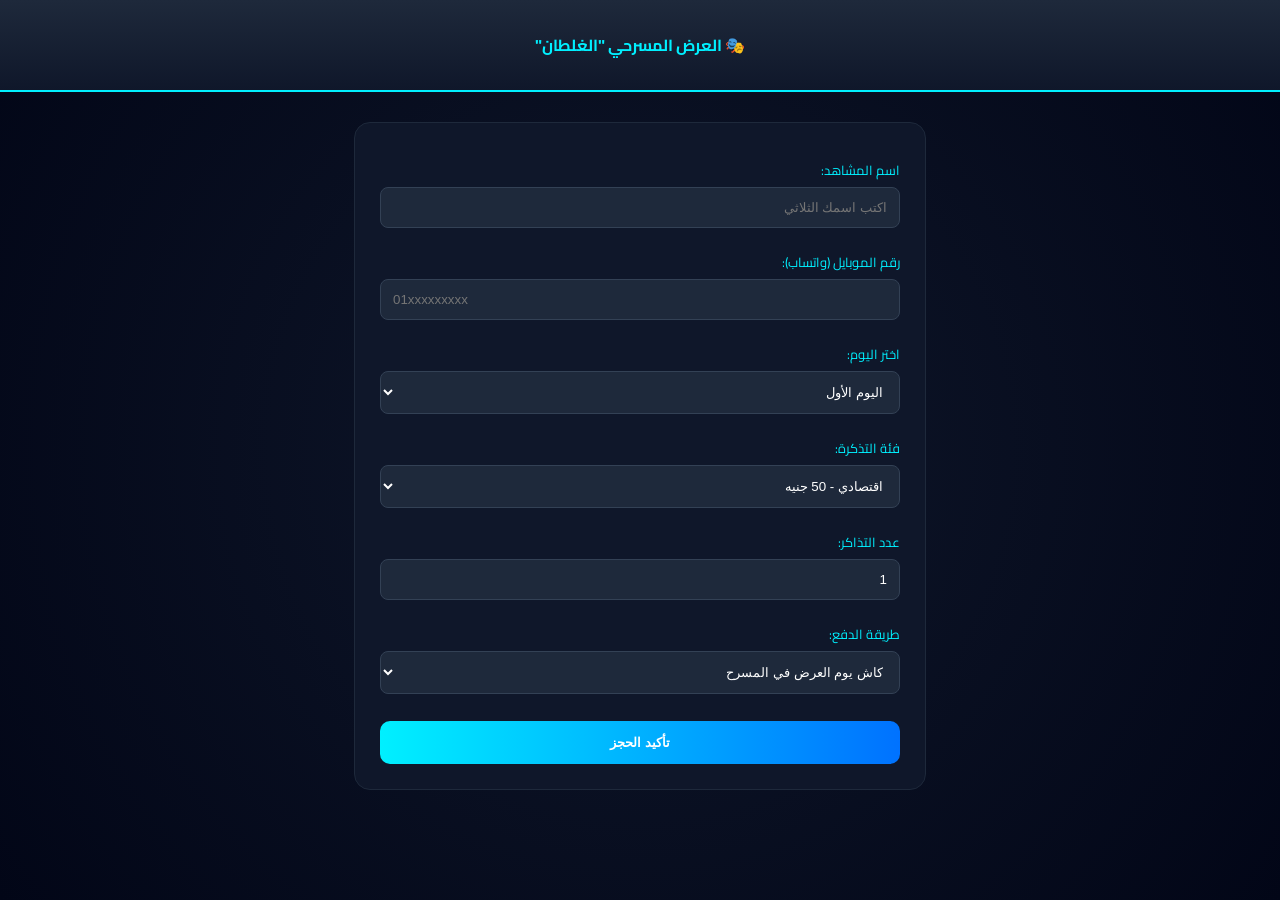
==== index.html @ 8e971a52 "Add files via upload" ====
<!DOCTYPE html>
<html lang="ar">
<head>
<meta charset="UTF-8">
<title>مسرحية الغلطان - نظام الحجز الإلكتروني</title>

<style>
@import url('https://fonts.googleapis.com/css2?family=Cairo:wght@400;700&display=swap');

body { margin: 0; font-family: 'Cairo', sans-serif; direction: rtl; background: #080b11; color: #e2e8f0; }
.bg { position: fixed; width: 100%; height: 100%; background: radial-gradient(circle at center, #0f172a, #020617); z-index: -1; }
.header { text-align: center; padding: 30px 25px; background: linear-gradient(180deg, #1e293b, #0f172a); color: #00f0ff; font-weight: bold; border-bottom: 2px solid #00f0ff; }
.container { width: 90%; max-width: 520px; margin: 30px auto; background: #0f172a; padding: 25px; border-radius: 16px; border: 1px solid #1e293b; }
label { font-size: 13px; color: #00f0ff; display: block; margin-top: 10px; }
input, select { width: 100%; padding: 12px; margin: 5px 0 12px 0; border: none; border-radius: 8px; background: #1e293b; color: #fff; border: 1px solid #334155; box-sizing: border-box; }
.payment-box { background: #020617; border: 1px dashed #00f0ff; padding: 15px; border-radius: 8px; margin-bottom: 15px; display: none; }
button.main-btn { width: 100%; padding: 14px; margin-top: 15px; border: none; border-radius: 10px; font-weight: bold; cursor: pointer; background: linear-gradient(90deg, #00f0ff, #0072ff); color: #fff; }
</style>
</head>
<body>

<div class="bg"></div>

<div class="header">
    <div class="title">🎭 العرض المسرحي "الغلطان"</div>
</div>

<div class="container">
<label>اسم المشاهد:</label>
<input id="name" placeholder="اكتب اسمك الثلاثي">

<label>رقم الموبايل (واتساب):</label>
<input id="phone" type="tel" maxlength="11" placeholder="01xxxxxxxxx">

<label>اختر اليوم:</label>
<select id="day">
    <option>اليوم الأول</option>
    <option>اليوم الثاني</option>
    <option>اليوم الثالث</option>
    <option>اليوم الرابع</option>
</select>

<label>فئة التذكرة:</label>
<select id="type">
    <option value="50">اقتصادي - 50 جنيه</option>
    <option value="75">متوسط - 75 جنيه</option>
    <option value="100">VIP - 100 جنيه</option>
</select>

<label>عدد التذاكر:</label>
<input id="tickets" type="number" min="1" value="1">

<label>طريقة الدفع:</label>
<select id="payment" onchange="togglePayment()">
    <option value="cash">كاش يوم العرض في المسرح</option>
    <option value="orange">أورانج كاش (Orange Cash)</option>
</select>

<div class="payment-box" id="orange-info">
    <label>رقم محفظة أورانج كاش التي سيتم التحويل منها:</label>
    <input id="orange-number" type="tel" maxlength="11" placeholder="اكتب رقمك الذي حولت منه">
    <p style="font-size: 12px; color: #94a3b8;">يرجى تحويل المبلغ لرقمنا: <b>01200246120</b> ثم إرسال سكرين شوت التحويل عبر الواتساب.</p>
</div>

<button class="main-btn" onclick="submitBooking()">تأكيد الحجز</button>
</div>

<script>
function togglePayment() {
    document.getElementById("orange-info").style.display = (document.getElementById("payment").value === "orange") ? "block" : "none";
}

function submitBooking() {
    let name = document.getElementById("name").value;
    let phone = document.getElementById("phone").value;
    let day = document.getElementById("day").value;
    let type = document.getElementById("type").options[document.getElementById("type").selectedIndex].text;
    let tickets = document.getElementById("tickets").value;
    let payment = document.getElementById("payment").value;
    let orangeNum = document.getElementById("orange-number").value;

    if(!name || !phone) { alert("برجاء إدخال الاسم ورقم الهاتف"); return; }
    
    let msg = `🎭 طلب حجز جديد - مسرحية الغلطان\n\nالاسم: ${name}\nالموبايل: ${phone}\nاليوم: ${day}\nالفئة: ${type}\nالعدد: ${tickets}\nطريقة الدفع: ${payment === 'orange' ? 'أورانج كاش (من رقم: ' + orangeNum + ')' : 'كاش يوم العرض'}`;
    
    window.location.href = "https://wa.me/201200246120?text=" + encodeURIComponent(msg);
}
</script>

</body>
</html>
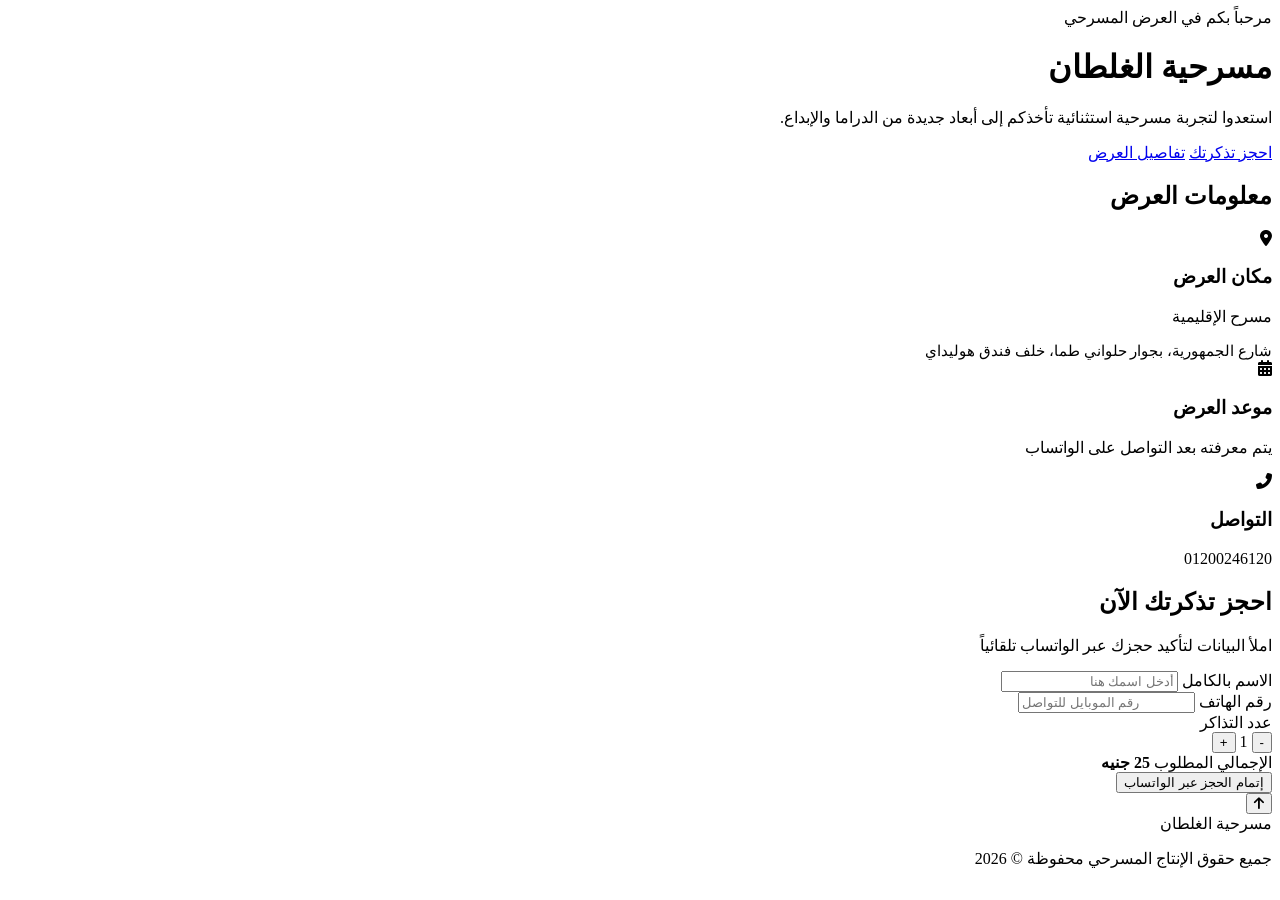
==== commit edbc1393: "Add files via upload" ====
--- a/index.html
+++ b/index.html
@@ -1,91 +1,110 @@
 <!DOCTYPE html>
-<html lang="ar">
+<html lang="ar" dir="rtl">
 <head>
-<meta charset="UTF-8">
-<title>مسرحية الغلطان - نظام الحجز الإلكتروني</title>
-
-<style>
-@import url('https://fonts.googleapis.com/css2?family=Cairo:wght@400;700&display=swap');
-
-body { margin: 0; font-family: 'Cairo', sans-serif; direction: rtl; background: #080b11; color: #e2e8f0; }
-.bg { position: fixed; width: 100%; height: 100%; background: radial-gradient(circle at center, #0f172a, #020617); z-index: -1; }
-.header { text-align: center; padding: 30px 25px; background: linear-gradient(180deg, #1e293b, #0f172a); color: #00f0ff; font-weight: bold; border-bottom: 2px solid #00f0ff; }
-.container { width: 90%; max-width: 520px; margin: 30px auto; background: #0f172a; padding: 25px; border-radius: 16px; border: 1px solid #1e293b; }
-label { font-size: 13px; color: #00f0ff; display: block; margin-top: 10px; }
-input, select { width: 100%; padding: 12px; margin: 5px 0 12px 0; border: none; border-radius: 8px; background: #1e293b; color: #fff; border: 1px solid #334155; box-sizing: border-box; }
-.payment-box { background: #020617; border: 1px dashed #00f0ff; padding: 15px; border-radius: 8px; margin-bottom: 15px; display: none; }
-button.main-btn { width: 100%; padding: 14px; margin-top: 15px; border: none; border-radius: 10px; font-weight: bold; cursor: pointer; background: linear-gradient(90deg, #00f0ff, #0072ff); color: #fff; }
-</style>
+    <meta charset="UTF-8">
+    <meta name="viewport" content="width=device-width, initial-scale=1.0">
+    <title>مسرحية الغلطان</title>
+    <!-- مكتبة الأيقونات والخطوط -->
+    <link rel="stylesheet" href="https://cdnjs.cloudflare.com/ajax/libs/font-awesome/6.4.0/css/all.min.css">
+    <link href="https://fonts.googleapis.com/css2?family=Cairo:wght@400;600;700;900&display=swap" rel="stylesheet">
+    <link rel="stylesheet" href="style.css">
 </head>
 <body>
 
-<div class="bg"></div>
+    <!-- ستارة المسرح الحمراء (متقفلة بالكامل بدون كتابة خلفها) -->
+    <div class="curtain curtain-left"></div>
+    <div class="curtain curtain-right"></div>
 
-<div class="header">
-    <div class="title">🎭 العرض المسرحي "الغلطان"</div>
-</div>
+    <!-- شاشة التحميل فارغة تماماً وسوداء لضمان عدم ظهور أي شيء قبل الستارة -->
+    <div id="loader"></div>
 
-<div class="container">
-<label>اسم المشاهد:</label>
-<input id="name" placeholder="اكتب اسمك الثلاثي">
+    <!-- قسم الواجهة الرئيسية -->
+    <header class="hero">
+        <div class="hero-overlay"></div>
+        <div class="hero-content">
+            <span class="welcome">مرحباً بكم في العرض المسرحي</span>
+            <h1 class="title">مسرحية الغلطان</h1>
+            <p class="description">استعدوا لتجربة مسرحية استثنائية تأخذكم إلى أبعاد جديدة من الدراما والإبداع.</p>
+            <div class="hero-buttons">
+                <a href="#booking" class="main-btn">احجز تذكرتك</a>
+                <a href="#details" class="secondary-btn">تفاصيل العرض</a>
+            </div>
+        </div>
+    </header>
 
-<label>رقم الموبايل (واتساب):</label>
-<input id="phone" type="tel" maxlength="11" placeholder="01xxxxxxxxx">
+    <!-- معلومات العرض -->
+    <section id="details">
+        <div class="section-title">
+            <h2>معلومات العرض</h2>
+            <div class="line"></div>
+        </div>
+        <div class="details-grid">
+            <div class="detail-box">
+                <i class="fas fa-map-marker-alt"></i>
+                <h3>مكان العرض</h3>
+                <p>مسرح الإقليمية</p>
+                <small style="color: var(--text-muted); display: block; margin-top: 5px; font-size: 0.95rem;">شارع الجمهورية، بجوار حلواني طما، خلف فندق هوليداي</small>
+            </div>
+            <div class="detail-box">
+                <i class="fas fa-calendar-alt"></i>
+                <h3>موعد العرض</h3>
+                <p>يتم معرفته بعد التواصل على الواتساب</p>
+            </div>
+            <div class="detail-box">
+                <i class="fas fa-phone-alt"></i>
+                <h3>التواصل</h3>
+                <p>01200246120</p>
+            </div>
+        </div>
+    </section>
 
-<label>اختر اليوم:</label>
-<select id="day">
-    <option>اليوم الأول</option>
-    <option>اليوم الثاني</option>
-    <option>اليوم الثالث</option>
-    <option>اليوم الرابع</option>
-</select>
+    <!-- قسم الحجز -->
+    <section id="booking" class="booking">
+        <div class="booking-card">
+            <h2>احجز تذكرتك الآن</h2>
+            <p class="booking-sub">املأ البيانات لتأكيد حجزك عبر الواتساب تلقائياً</p>
+            
+            <form id="bookingForm">
+                <div class="input-group">
+                    <label for="name">الاسم بالكامل</label>
+                    <input type="text" id="name" required placeholder="أدخل اسمك هنا">
+                </div>
+                
+                <div class="input-group">
+                    <label for="phone">رقم الهاتف</label>
+                    <input type="tel" id="phone" required placeholder="رقم الموبايل للتواصل">
+                </div>
 
-<label>فئة التذكرة:</label>
-<select id="type">
-    <option value="50">اقتصادي - 50 جنيه</option>
-    <option value="75">متوسط - 75 جنيه</option>
-    <option value="100">VIP - 100 جنيه</option>
-</select>
+                <div class="input-group">
+                    <label>عدد التذاكر</label>
+                    <div class="ticket-counter">
+                        <button type="button" id="minus">-</button>
+                        <span id="ticketCount">1</span>
+                        <button type="button" id="plus">+</button>
+                    </div>
+                </div>
 
-<label>عدد التذاكر:</label>
-<input id="tickets" type="number" min="1" value="1">
+                <div class="price-area">
+                    <div>
+                        <span>الإجمالي المطلوب</span>
+                        <strong id="totalPrice">25 جنيه</strong>
+                    </div>
+                </div>
 
-<label>طريقة الدفع:</label>
-<select id="payment" onchange="togglePayment()">
-    <option value="cash">كاش يوم العرض في المسرح</option>
-    <option value="orange">أورانج كاش (Orange Cash)</option>
-</select>
+                <button type="submit" class="book-btn">إتمام الحجز عبر الواتساب</button>
+            </form>
+        </div>
+    </section>
 
-<div class="payment-box" id="orange-info">
-    <label>رقم محفظة أورانج كاش التي سيتم التحويل منها:</label>
-    <input id="orange-number" type="tel" maxlength="11" placeholder="اكتب رقمك الذي حولت منه">
-    <p style="font-size: 12px; color: #94a3b8;">يرجى تحويل المبلغ لرقمنا: <b>01200246120</b> ثم إرسال سكرين شوت التحويل عبر الواتساب.</p>
-</div>
+    <!-- زر العودة للأعلى -->
+    <button id="backToTop"><i class="fas fa-arrow-up"></i></button>
 
-<button class="main-btn" onclick="submitBooking()">تأكيد الحجز</button>
-</div>
+    <!-- الفوتر -->
+    <footer>
+        <div class="footer-logo">مسرحية الغلطان</div>
+        <p>جميع حقوق الإنتاج المسرحي محفوظة © 2026</p>
+    </footer>
 
-<script>
-function togglePayment() {
-    document.getElementById("orange-info").style.display = (document.getElementById("payment").value === "orange") ? "block" : "none";
-}
-
-function submitBooking() {
-    let name = document.getElementById("name").value;
-    let phone = document.getElementById("phone").value;
-    let day = document.getElementById("day").value;
-    let type = document.getElementById("type").options[document.getElementById("type").selectedIndex].text;
-    let tickets = document.getElementById("tickets").value;
-    let payment = document.getElementById("payment").value;
-    let orangeNum = document.getElementById("orange-number").value;
-
-    if(!name || !phone) { alert("برجاء إدخال الاسم ورقم الهاتف"); return; }
-    
-    let msg = `🎭 طلب حجز جديد - مسرحية الغلطان\n\nالاسم: ${name}\nالموبايل: ${phone}\nاليوم: ${day}\nالفئة: ${type}\nالعدد: ${tickets}\nطريقة الدفع: ${payment === 'orange' ? 'أورانج كاش (من رقم: ' + orangeNum + ')' : 'كاش يوم العرض'}`;
-    
-    window.location.href = "https://wa.me/201200246120?text=" + encodeURIComponent(msg);
-}
-</script>
-
+    <script src="script.js"></script>
 </body>
 </html>
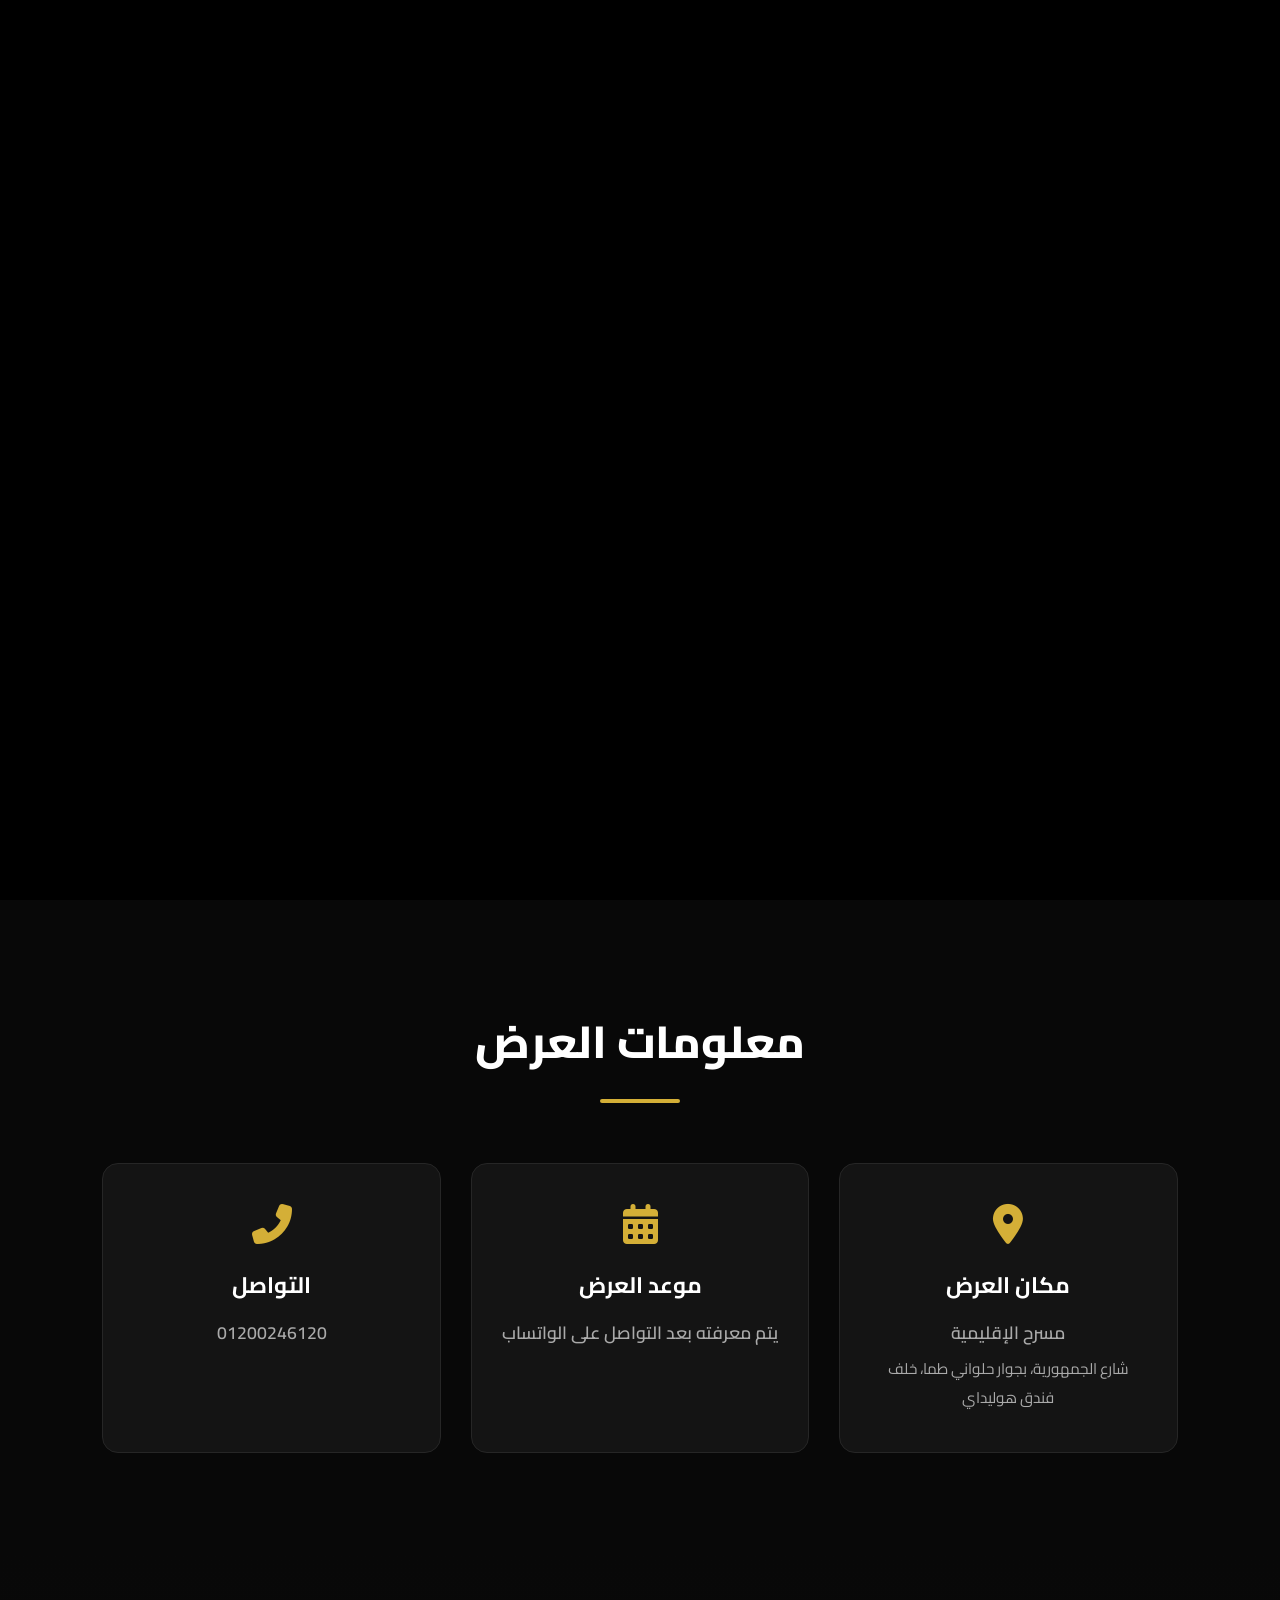
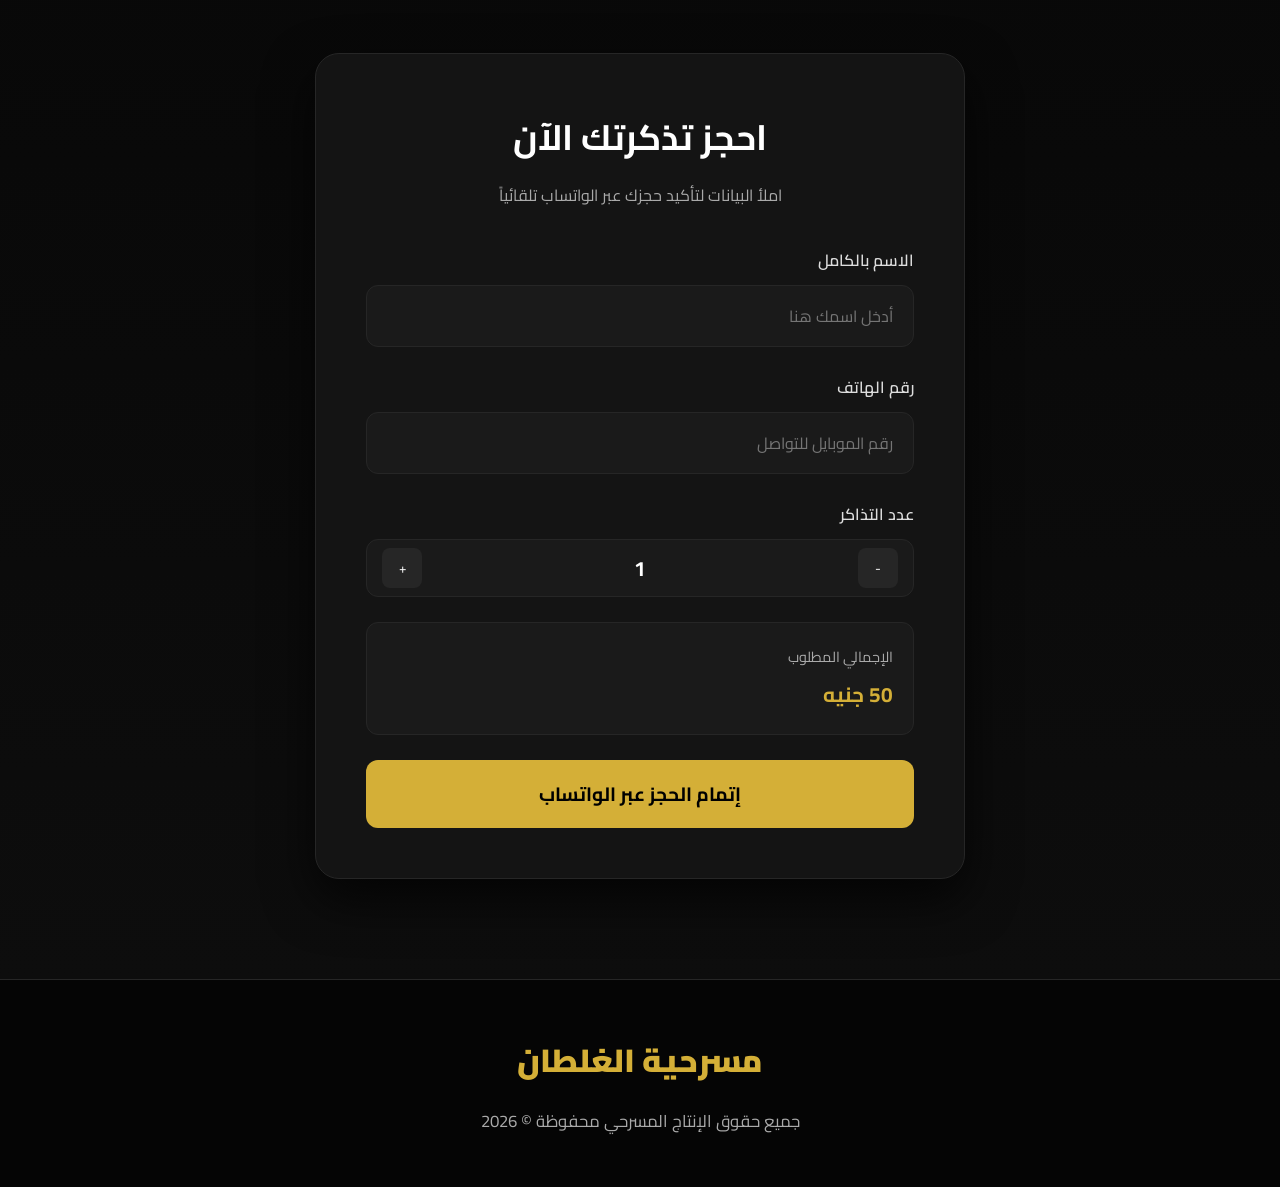
==== commit 6e26ddbf: "Change ticket price in booking form Updated ticket price in booking section from 25 to 50 EGP." ====
--- a/index.html
+++ b/index.html
@@ -87,7 +87,7 @@
                 <div class="price-area">
                     <div>
                         <span>الإجمالي المطلوب</span>
-                        <strong id="totalPrice">25 جنيه</strong>
+                        <strong id="totalPrice">50 جنيه</strong>
                     </div>
                 </div>
 
@@ -105,6 +105,5 @@
         <p>جميع حقوق الإنتاج المسرحي محفوظة © 2026</p>
     </footer>
 
-    <script src="script.js"></script>
 </body>
-</html>+</html>
--- a/style.css
+++ b/style.css
@@ -0,0 +1,416 @@
+:root {
+    --bg-color: #080808;
+    --card-bg: #141414;
+    --primary-color: #d4af37;
+    --primary-hover: #f39c12;
+    --text-main: #f5f5f5;
+    --text-muted: #aaaaaa;
+    --border-color: #262626;
+    --transition: all 0.4s cubic-bezier(0.4, 0, 0.2, 1);
+}
+
+* {
+    margin: 0;
+    padding: 0;
+    box-sizing: border-box;
+    font-family: 'Cairo', sans-serif;
+    scroll-behavior: smooth;
+}
+
+body {
+    background-color: var(--bg-color);
+    color: var(--text-main);
+    overflow-x: hidden;
+    direction: rtl;
+}
+
+#loader {
+    position: fixed;
+    top: 0;
+    left: 0;
+    width: 100%;
+    height: 100%;
+    background: #000000;
+    z-index: 10000;
+    transition: opacity 0.6s ease, visibility 0.6s ease;
+}
+
+/* ستارة المسرح الحمراء */
+.curtain {
+    position: fixed;
+    top: 0;
+    width: 50%;
+    height: 100vh;
+    background: linear-gradient(90deg, #600000 0%, #990000 25%, #cc1111 50%, #990000 75%, #600000 100%);
+    box-shadow: inset 0 0 100px rgba(0, 0, 0, 0.8);
+    z-index: 999;
+    transition: transform 1.8s cubic-bezier(0.77, 0, 0.175, 1);
+    background-image: 
+        radial-gradient(ellipse at top, rgba(180, 20, 20, 0.9) 0%, rgba(90, 0, 0, 0.8) 40%, transparent 75%),
+        linear-gradient(90deg, rgba(0,0,0,0.3) 0%, transparent 15%, rgba(255,255,255,0.08) 50%, transparent 85%, rgba(0,0,0,0.3) 100%),
+        repeating-linear-gradient(90deg, transparent, transparent 20px, rgba(40, 0, 0, 0.4) 20px, rgba(40, 0, 0, 0.4) 40px);
+}
+
+.curtain::after {
+    content: '';
+    position: absolute;
+    bottom: 35%;
+    width: 22px;
+    height: 85px;
+    background: linear-gradient(135deg, #d4af37, #96710a, #423102);
+    box-shadow: 0 0 15px rgba(212, 175, 55, 0.5);
+    border-radius: 50px;
+}
+
+.curtain-left {
+    left: 0;
+    transform-origin: left;
+    border-right: 4px solid #300000;
+}
+.curtain-left::after { right: 15px; }
+
+.curtain-right {
+    right: 0;
+    transform-origin: right;
+    border-left: 4px solid #300000;
+}
+.curtain-right::after { left: 15px; }
+
+body.loaded .curtain-left { transform: translateX(-100%); }
+body.loaded .curtain-right { transform: translateX(100%); }
+body.loaded #loader { opacity: 0; visibility: hidden; }
+
+/* واجهة البطل */
+.hero {
+    position: relative;
+    height: 100vh;
+    display: flex;
+    justify-content: center;
+    align-items: center;
+    text-align: center;
+    background-color: var(--bg-color);
+}
+
+.hero-overlay {
+    position: absolute;
+    inset: 0;
+    background: linear-gradient(180deg, rgba(8,8,8,0.7) 0%, rgba(8,8,8,0.9) 100%);
+}
+
+.hero-content {
+    position: relative;
+    z-index: 4;
+    max-width: 800px;
+    padding: 0 20px;
+}
+
+.hero-content .welcome {
+    font-size: 1.3rem;
+    color: var(--primary-color);
+    margin-bottom: 15px;
+    letter-spacing: 2px;
+    text-transform: uppercase;
+}
+
+.hero-content .title {
+    font-size: 5rem;
+    font-weight: 900;
+    color: #fff;
+    text-shadow: 0 0 25px rgba(212, 175, 55, 0.4);
+    margin-bottom: 15px;
+}
+
+.hero-content .description {
+    font-size: 1.15rem;
+    color: var(--text-muted);
+    line-height: 1.8;
+    margin-bottom: 35px;
+}
+
+.hero-buttons {
+    display: flex;
+    justify-content: center;
+    gap: 20px;
+}
+
+.main-btn, .secondary-btn {
+    padding: 14px 32px;
+    border-radius: 50px;
+    font-weight: 700;
+    font-size: 1.1rem;
+    text-decoration: none;
+    transition: var(--transition);
+}
+
+.main-btn {
+    background-color: var(--primary-color);
+    color: #000;
+    box-shadow: 0 0 20px rgba(212, 175, 55, 0.4);
+}
+
+.main-btn:hover {
+    background-color: var(--primary-hover);
+    transform: translateY(-3px);
+}
+
+.secondary-btn {
+    background: transparent;
+    color: #fff;
+    border: 2px solid var(--border-color);
+}
+
+.secondary-btn:hover {
+    border-color: var(--primary-color);
+    color: var(--primary-color);
+    transform: translateY(-3px);
+}
+
+/* الأقسام العامة */
+section {
+    padding: 100px 8%;
+    position: relative;
+    z-index: 4;
+}
+
+.section-title {
+    text-align: center;
+    margin-bottom: 60px;
+}
+
+.section-title h2 {
+    font-size: 2.8rem;
+    font-weight: 800;
+    color: #fff;
+    margin-bottom: 15px;
+}
+
+.section-title .line {
+    width: 80px;
+    height: 4px;
+    background: var(--primary-color);
+    margin: 0 auto;
+    border-radius: 2px;
+}
+
+.details-grid {
+    display: grid;
+    grid-template-columns: repeat(auto-fit, minmax(280px, 1fr));
+    gap: 30px;
+}
+
+.detail-box {
+    background: var(--card-bg);
+    border: 1px solid var(--border-color);
+    padding: 40px 30px;
+    text-align: center;
+    border-radius: 16px;
+    transition: var(--transition);
+}
+
+.detail-box:hover {
+    transform: translateY(-8px);
+    border-color: var(--primary-color);
+}
+
+.detail-box i {
+    font-size: 2.5rem;
+    color: var(--primary-color);
+    margin-bottom: 20px;
+}
+
+.detail-box h3 {
+    font-size: 1.4rem;
+    margin-bottom: 10px;
+    color: #fff;
+}
+
+.detail-box p {
+    font-size: 1.1rem;
+    color: var(--text-muted);
+    font-weight: 600;
+}
+
+/* قسم الحجز */
+.booking {
+    background: linear-gradient(180deg, var(--bg-color) 0%, #0d0d0d 100%);
+}
+
+.booking-card {
+    max-width: 650px;
+    margin: 0 auto;
+    background: var(--card-bg);
+    border: 1px solid var(--border-color);
+    padding: 50px;
+    border-radius: 24px;
+    box-shadow: 0 20px 50px rgba(0,0,0,0.7);
+}
+
+.booking-card h2 {
+    font-size: 2.2rem;
+    text-align: center;
+    margin-bottom: 10px;
+    color: #fff;
+}
+
+.booking-sub {
+    text-align: center;
+    color: var(--text-muted);
+    margin-bottom: 35px;
+}
+
+.input-group {
+    margin-bottom: 25px;
+}
+
+.input-group label {
+    display: block;
+    margin-bottom: 10px;
+    font-weight: 600;
+    color: #ddd;
+    text-align: right;
+}
+
+.input-group input {
+    width: 100%;
+    padding: 15px 20px;
+    background: #1a1a1a;
+    border: 1px solid var(--border-color);
+    border-radius: 12px;
+    color: #fff;
+    font-size: 1rem;
+    outline: none;
+    transition: var(--transition);
+    text-align: right;
+}
+
+.input-group input:focus {
+    border-color: var(--primary-color);
+}
+
+.ticket-counter {
+    display: flex;
+    align-items: center;
+    justify-content: space-between;
+    background: #1a1a1a;
+    border: 1px solid var(--border-color);
+    border-radius: 12px;
+    padding: 8px 15px;
+}
+
+.ticket-counter button {
+    background: #262626;
+    border: none;
+    color: #fff;
+    width: 40px;
+    height: 40px;
+    border-radius: 8px;
+    cursor: pointer;
+    transition: var(--transition);
+    display: flex;
+    align-items: center;
+    justify-content: center;
+}
+
+.ticket-counter button:hover {
+    background: var(--primary-color);
+    color: #000;
+}
+
+#ticketCount {
+    font-size: 1.3rem;
+    font-weight: 700;
+    color: #fff;
+}
+
+.price-area {
+    background: #1a1a1a;
+    border: 1px solid var(--border-color);
+    border-radius: 12px;
+    padding: 20px;
+    display: flex;
+    justify-content: space-between;
+    align-items: center;
+    margin-bottom: 25px;
+}
+
+.price-area span {
+    display: block;
+    color: var(--text-muted);
+    font-size: 0.9rem;
+    margin-bottom: 5px;
+}
+
+.price-area strong {
+    font-size: 1.3rem;
+    color: var(--primary-color);
+}
+
+.book-btn {
+    width: 100%;
+    padding: 16px;
+    background: var(--primary-color);
+    border: none;
+    border-radius: 12px;
+    font-size: 1.2rem;
+    font-weight: 700;
+    color: #000;
+    cursor: pointer;
+    transition: var(--transition);
+}
+
+.book-btn:hover {
+    background: var(--primary-hover);
+    transform: translateY(-2px);
+}
+
+#backToTop {
+    position: fixed;
+    bottom: 30px;
+    left: 30px;
+    background: var(--card-bg);
+    border: 1px solid var(--border-color);
+    color: var(--primary-color);
+    width: 45px;
+    height: 45px;
+    border-radius: 50%;
+    cursor: pointer;
+    z-index: 99;
+    display: flex;
+    justify-content: center;
+    align-items: center;
+    font-size: 1.2rem;
+    transition: var(--transition);
+    opacity: 0;
+    visibility: hidden;
+}
+
+#backToTop.show {
+    opacity: 1;
+    visibility: visible;
+}
+
+#backToTop:hover {
+    background: var(--primary-color);
+    color: #000;
+}
+
+footer {
+    background: #050505;
+    border-top: 1px solid var(--border-color);
+    text-align: center;
+    padding: 50px 20px;
+    position: relative;
+    z-index: 4;
+}
+
+.footer-logo {
+    font-size: 2rem;
+    font-weight: 900;
+    color: var(--primary-color);
+    margin-bottom: 15px;
+}
+
+footer p {
+    color: var(--text-muted);
+    font-size: 1.05rem;
+}
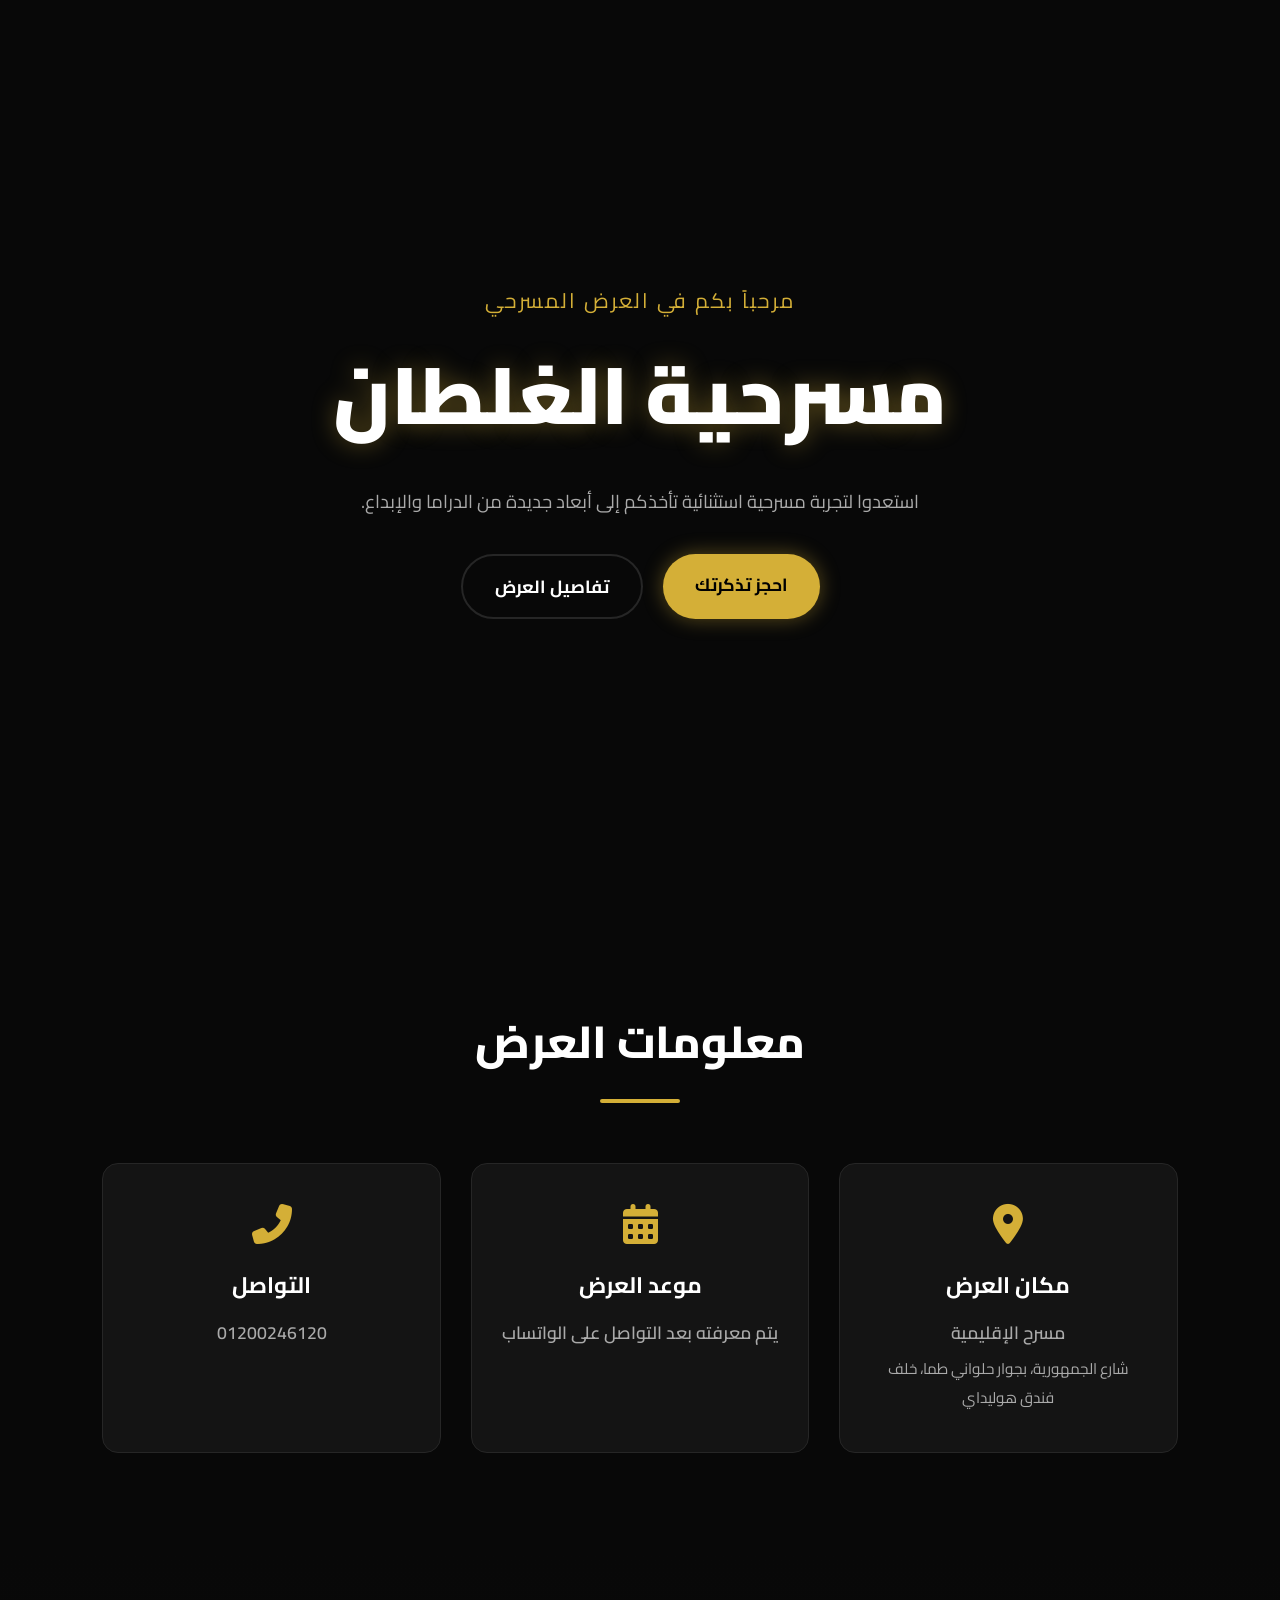
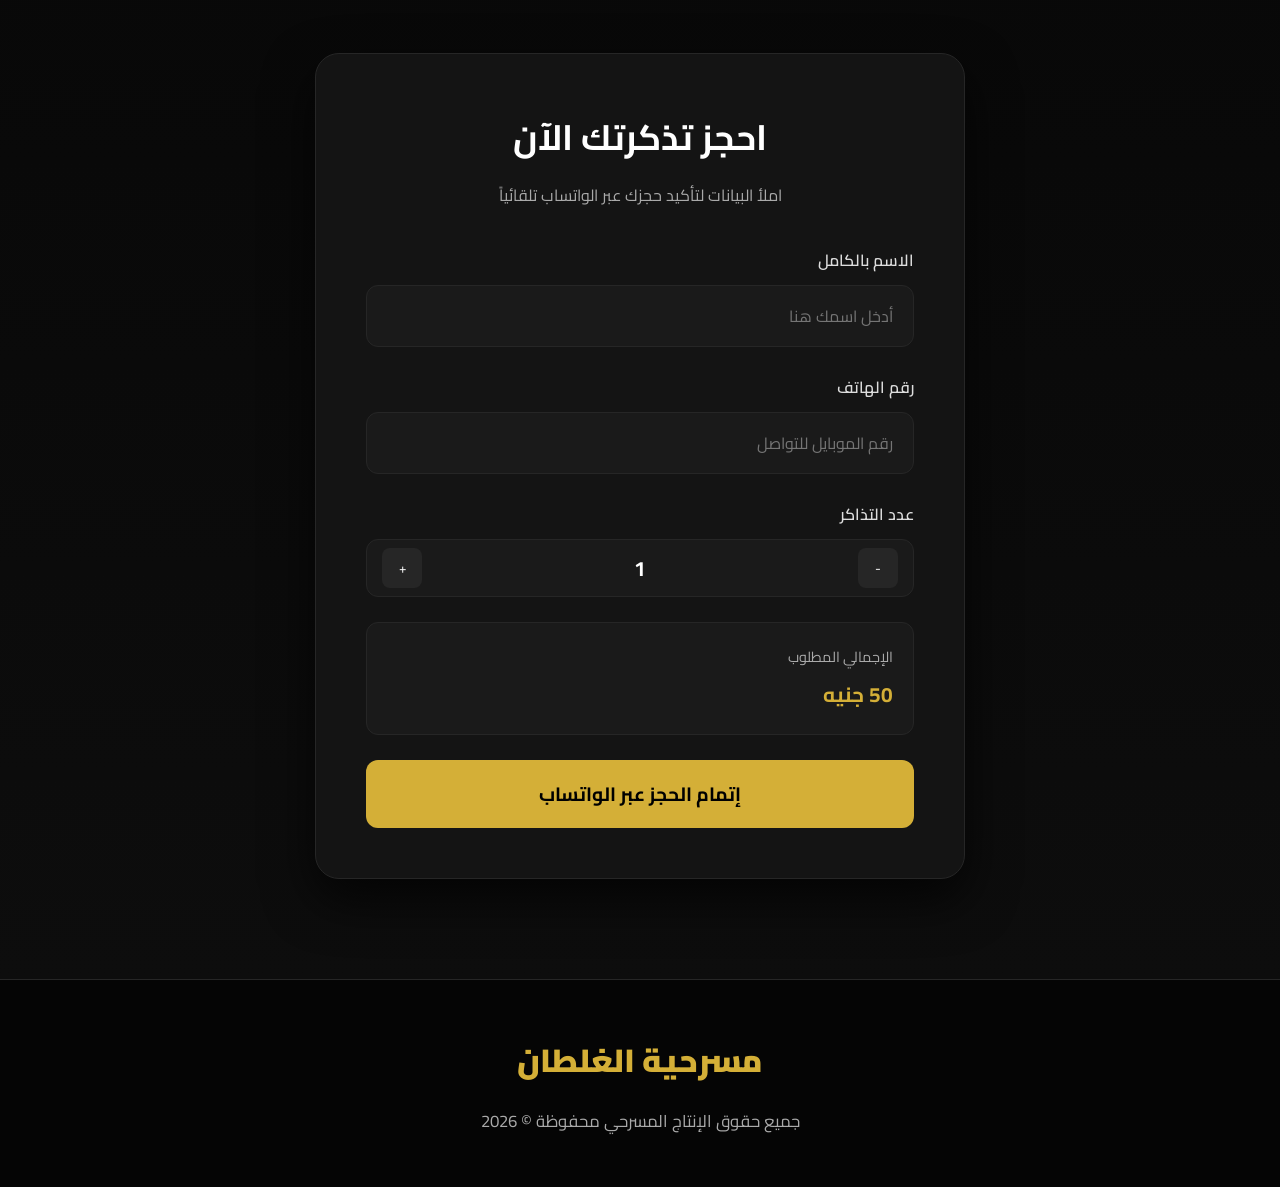
==== commit 59638444: "Include script.js for additional functionality Added a script tag for external JavaScript file." ====
--- a/index.html
+++ b/index.html
@@ -105,5 +105,6 @@
         <p>جميع حقوق الإنتاج المسرحي محفوظة © 2026</p>
     </footer>
 
+    <script src="script.js"></script>
 </body>
 </html>
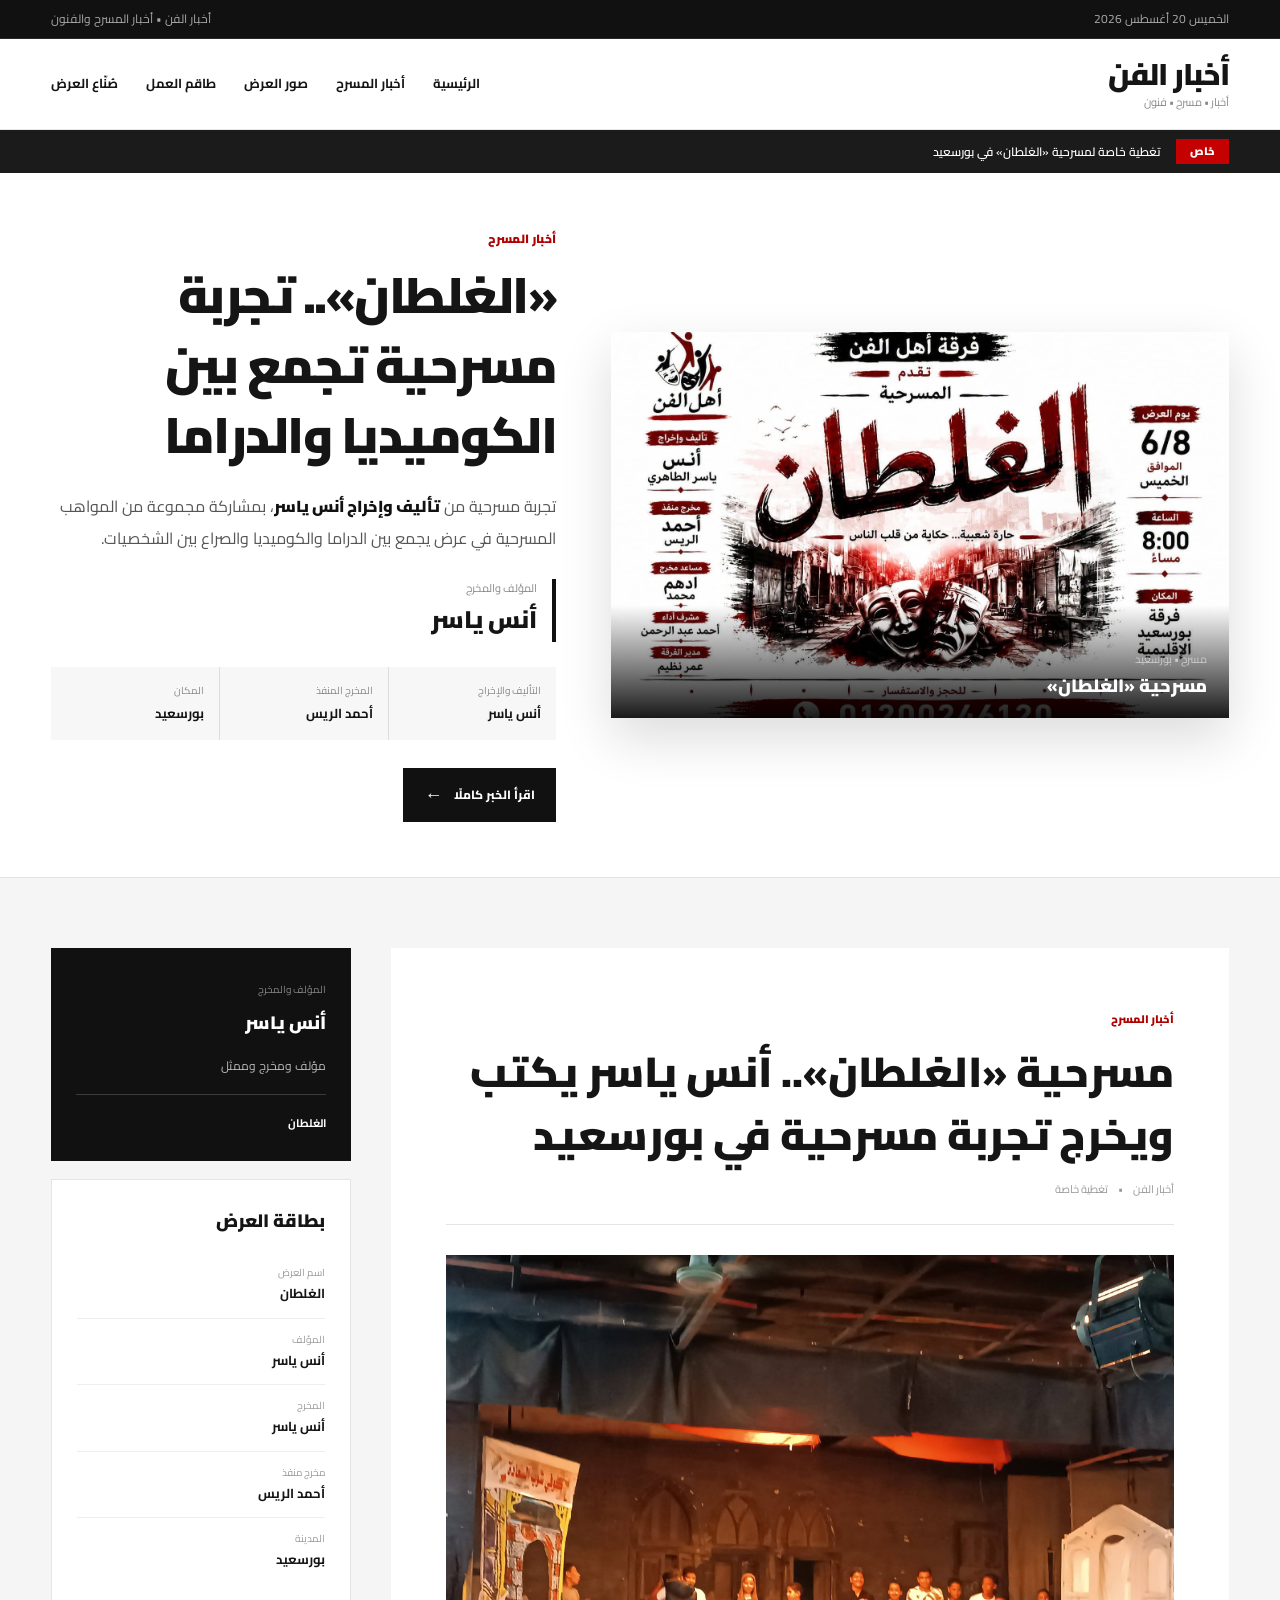
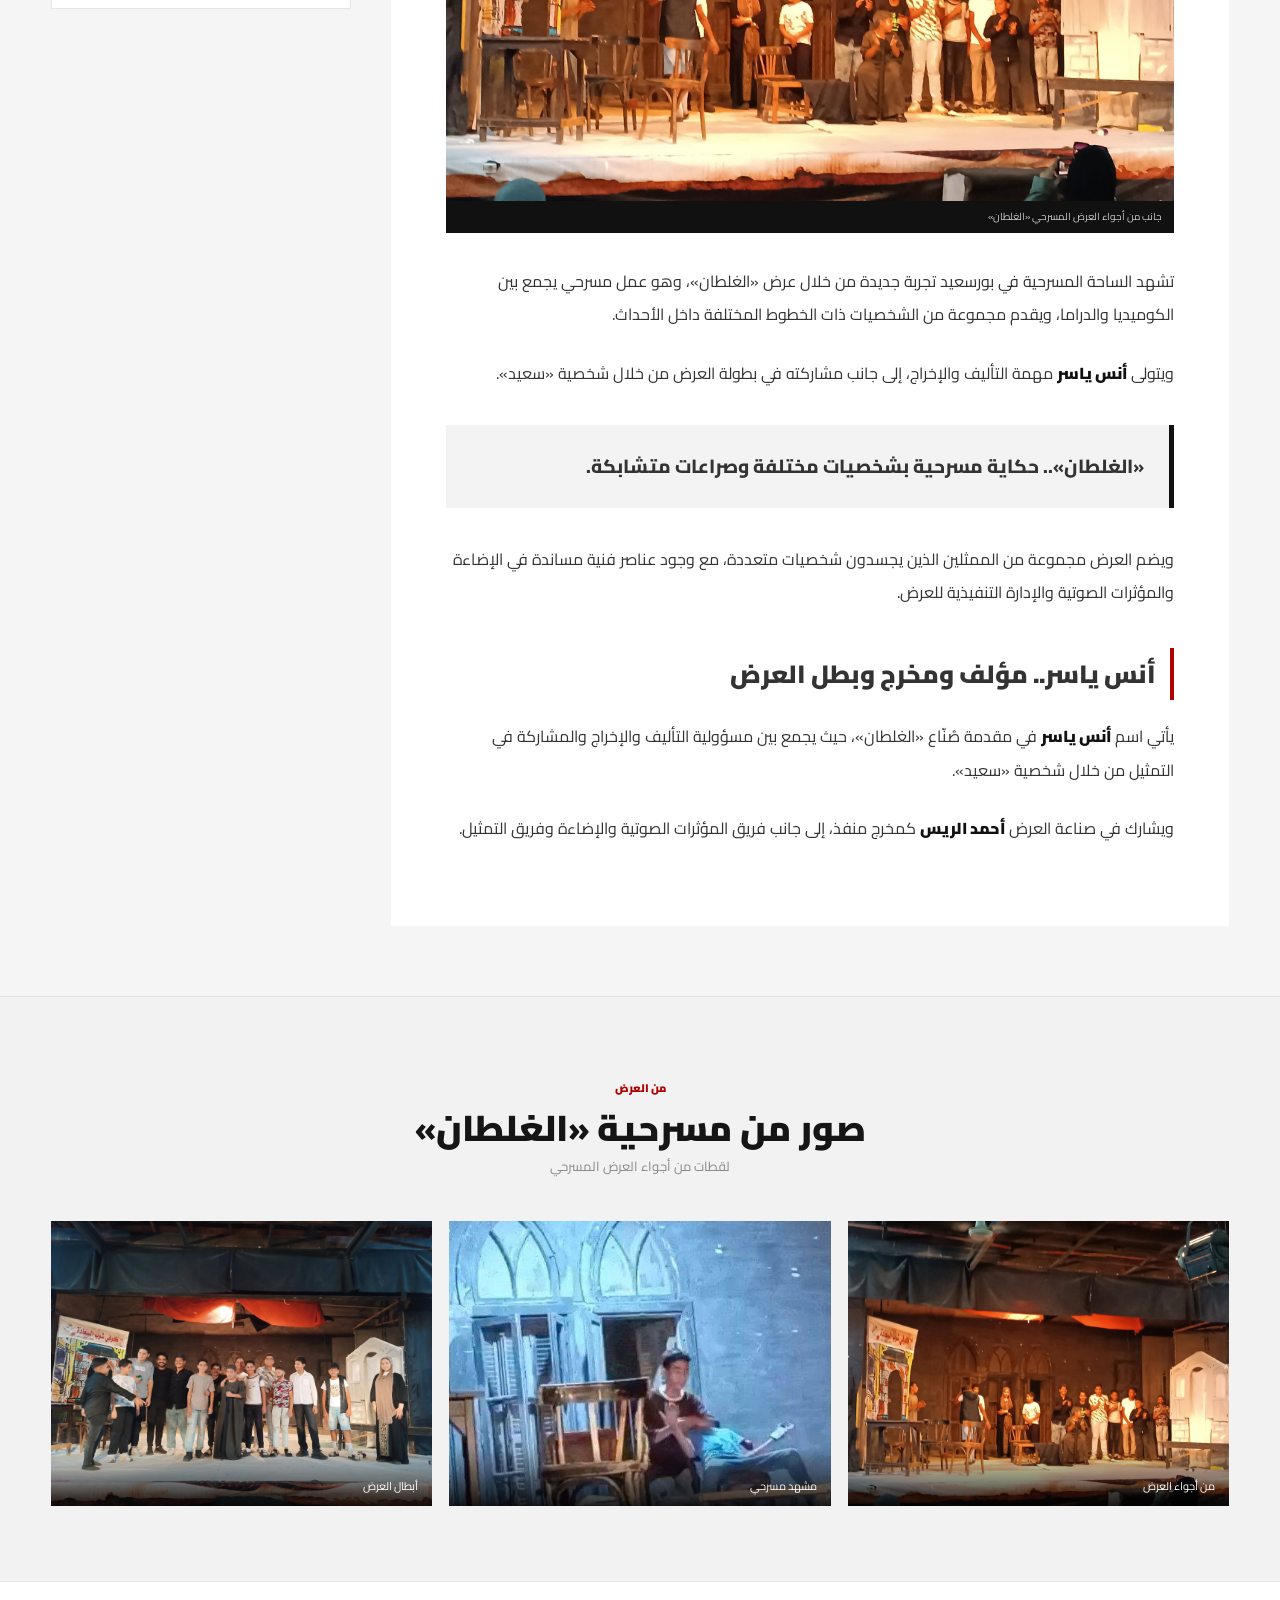
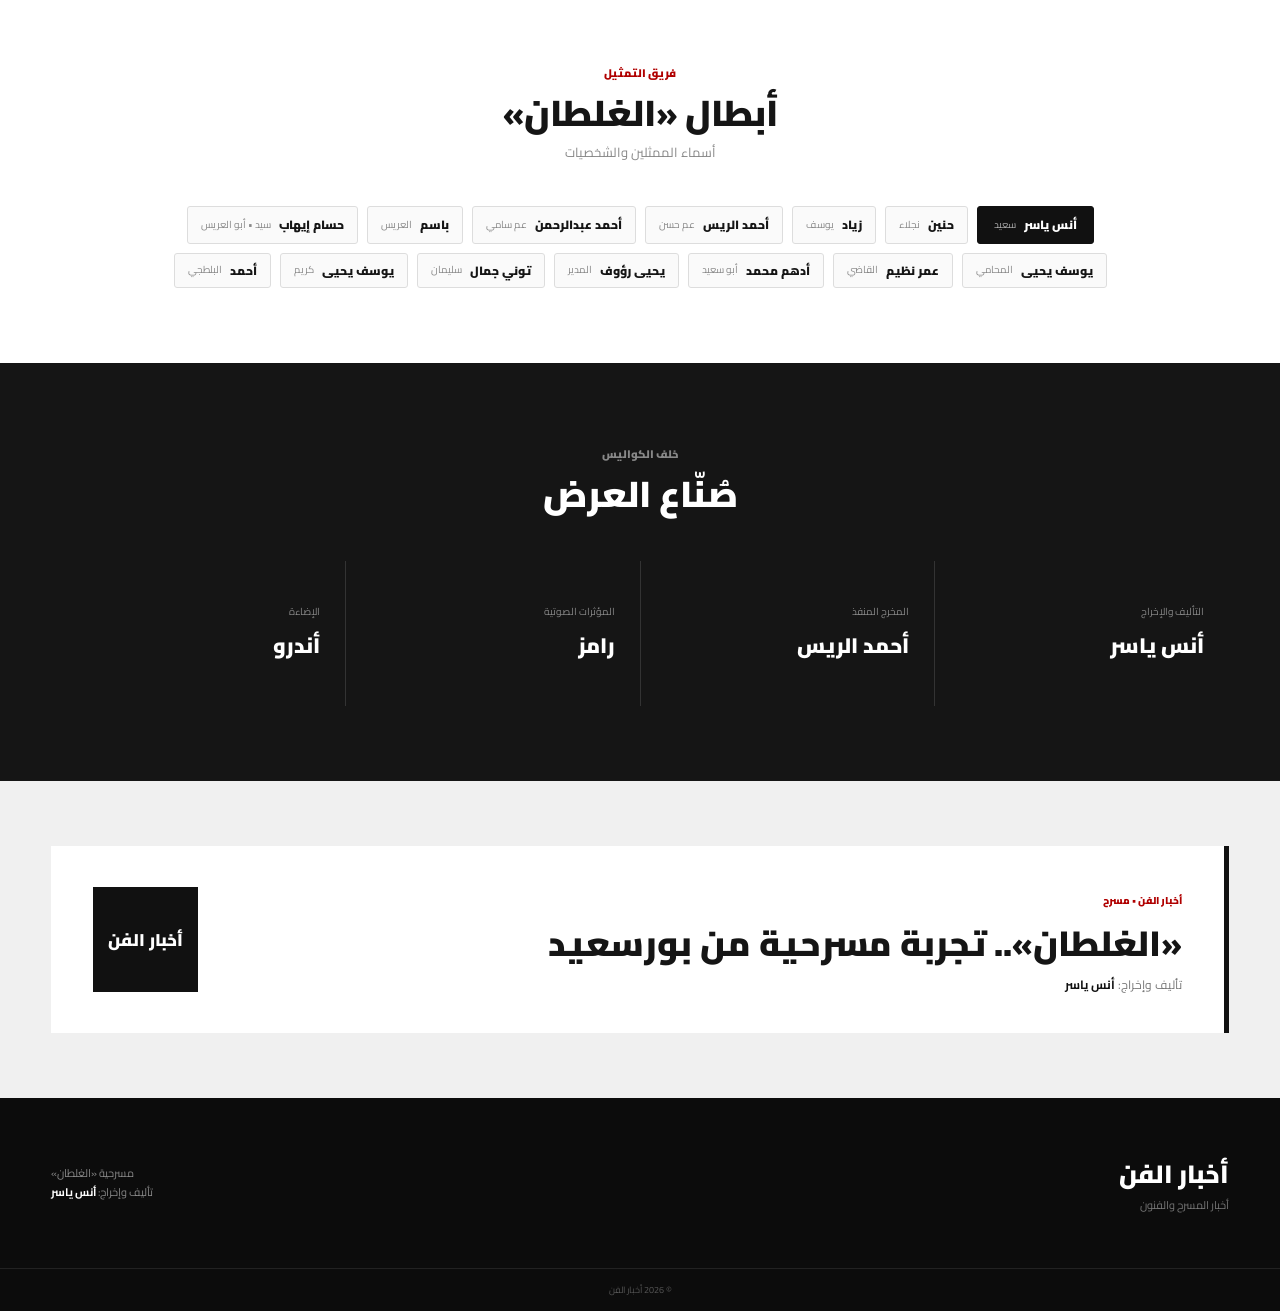
==== commit 1f10a1c3: "Add files via upload" ====
--- a/index.html
+++ b/index.html
@@ -1,110 +1,1001 @@
 <!DOCTYPE html>
 <html lang="ar" dir="rtl">
+
 <head>
     <meta charset="UTF-8">
+
     <meta name="viewport" content="width=device-width, initial-scale=1.0">
-    <title>مسرحية الغلطان</title>
-    <!-- مكتبة الأيقونات والخطوط -->
-    <link rel="stylesheet" href="https://cdnjs.cloudflare.com/ajax/libs/font-awesome/6.4.0/css/all.min.css">
-    <link href="https://fonts.googleapis.com/css2?family=Cairo:wght@400;600;700;900&display=swap" rel="stylesheet">
+
+    <meta name="description"
+        content="أخبار الفن - تغطية خاصة لمسرحية الغلطان في بورسعيد، تأليف وإخراج أنس ياسر.">
+
+    <meta name="author" content="أخبار الفن">
+
+    <title>أخبار الفن | مسرحية الغلطان - بورسعيد</title>
+
+    <!-- Google Fonts -->
+    <link rel="preconnect" href="https://fonts.googleapis.com">
+    <link rel="preconnect" href="https://fonts.gstatic.com" crossorigin>
+
+    <link
+        href="https://fonts.googleapis.com/css2?family=Cairo:wght@400;500;600;700;800;900&family=Playfair+Display:wght@600;700;800&display=swap"
+        rel="stylesheet">
+
+    <!-- CSS -->
     <link rel="stylesheet" href="style.css">
 </head>
+
+
 <body>
 
-    <!-- ستارة المسرح الحمراء (متقفلة بالكامل بدون كتابة خلفها) -->
-    <div class="curtain curtain-left"></div>
-    <div class="curtain curtain-right"></div>
-
-    <!-- شاشة التحميل فارغة تماماً وسوداء لضمان عدم ظهور أي شيء قبل الستارة -->
-    <div id="loader"></div>
-
-    <!-- قسم الواجهة الرئيسية -->
-    <header class="hero">
-        <div class="hero-overlay"></div>
-        <div class="hero-content">
-            <span class="welcome">مرحباً بكم في العرض المسرحي</span>
-            <h1 class="title">مسرحية الغلطان</h1>
-            <p class="description">استعدوا لتجربة مسرحية استثنائية تأخذكم إلى أبعاد جديدة من الدراما والإبداع.</p>
-            <div class="hero-buttons">
-                <a href="#booking" class="main-btn">احجز تذكرتك</a>
-                <a href="#details" class="secondary-btn">تفاصيل العرض</a>
+
+    <!-- =========================================
+         TOP BAR
+    ========================================== -->
+
+    <div class="top-bar">
+
+        <div class="container top-content">
+
+            <span>
+                الخميس 20 أغسطس 2026
+            </span>
+
+            <span>
+                أخبار الفن • أخبار المسرح والفنون
+            </span>
+
+        </div>
+
+    </div>
+
+
+
+    <!-- =========================================
+         HEADER
+    ========================================== -->
+
+    <header class="main-header">
+
+        <div class="container header-content">
+
+            <div class="brand">
+
+                <h1>
+                    أخبار الفن
+                </h1>
+
+                <p>
+                    أخبار • مسرح • فنون
+                </p>
+
             </div>
+
+
+            <nav class="main-nav">
+
+                <a href="#home">
+                    الرئيسية
+                </a>
+
+                <a href="#article">
+                    أخبار المسرح
+                </a>
+
+                <a href="#gallery">
+                    صور العرض
+                </a>
+
+                <a href="#cast">
+                    طاقم العمل
+                </a>
+
+                <a href="#credits">
+                    صُنّاع العرض
+                </a>
+
+            </nav>
+
         </div>
+
     </header>
 
-    <!-- معلومات العرض -->
-    <section id="details">
-        <div class="section-title">
-            <h2>معلومات العرض</h2>
-            <div class="line"></div>
+
+
+    <!-- =========================================
+         BREAKING NEWS
+    ========================================== -->
+
+    <div class="breaking-news">
+
+        <div class="container breaking-content">
+
+            <span class="breaking-label">
+                خاص
+            </span>
+
+            <span>
+                تغطية خاصة لمسرحية «الغلطان» في بورسعيد
+            </span>
+
         </div>
-        <div class="details-grid">
-            <div class="detail-box">
-                <i class="fas fa-map-marker-alt"></i>
-                <h3>مكان العرض</h3>
-                <p>مسرح الإقليمية</p>
-                <small style="color: var(--text-muted); display: block; margin-top: 5px; font-size: 0.95rem;">شارع الجمهورية، بجوار حلواني طما، خلف فندق هوليداي</small>
+
+    </div>
+
+
+
+    <!-- =========================================
+         MAIN
+    ========================================== -->
+
+    <main id="home">
+
+
+        <!-- =====================================
+             HERO
+        ====================================== -->
+
+        <section class="hero">
+
+            <div class="container">
+
+                <div class="hero-grid">
+
+
+                    <!-- COVER -->
+
+                    <div class="hero-cover">
+
+                        <img
+                            src="cover.jpg"
+                            alt="غلاف مسرحية الغلطان"
+                            loading="eager"
+                        >
+
+                        <div class="cover-caption">
+
+                            <span>
+                                مسرح • بورسعيد
+                            </span>
+
+                            <strong>
+                                مسرحية «الغلطان»
+                            </strong>
+
+                        </div>
+
+                    </div>
+
+
+
+                    <!-- HERO TEXT -->
+
+                    <div class="hero-text">
+
+                        <div class="category">
+                            أخبار المسرح
+                        </div>
+
+
+                        <h2>
+                            «الغلطان».. تجربة مسرحية
+                            تجمع بين الكوميديا والدراما
+                        </h2>
+
+
+                        <p class="hero-description">
+
+                            تجربة مسرحية من
+                            <strong>تأليف وإخراج أنس ياسر</strong>،
+                            بمشاركة مجموعة من المواهب المسرحية
+                            في عرض يجمع بين الدراما والكوميديا
+                            والصراع بين الشخصيات.
+
+                        </p>
+
+
+                        <div class="director-highlight">
+
+                            <span>
+                                المؤلف والمخرج
+                            </span>
+
+                            <strong>
+                                أنس ياسر
+                            </strong>
+
+                        </div>
+
+
+                        <div class="hero-details">
+
+                            <div>
+                                <small>
+                                    التأليف والإخراج
+                                </small>
+
+                                <strong>
+                                    أنس ياسر
+                                </strong>
+                            </div>
+
+
+                            <div>
+                                <small>
+                                    المخرج المنفذ
+                                </small>
+
+                                <strong>
+                                    أحمد الريس
+                                </strong>
+                            </div>
+
+
+                            <div>
+                                <small>
+                                    المكان
+                                </small>
+
+                                <strong>
+                                    بورسعيد
+                                </strong>
+                            </div>
+
+                        </div>
+
+
+                        <a
+                            href="#article"
+                            class="read-button"
+                        >
+                            اقرأ الخبر كاملًا
+                            <span>←</span>
+                        </a>
+
+                    </div>
+
+                </div>
+
             </div>
-            <div class="detail-box">
-                <i class="fas fa-calendar-alt"></i>
-                <h3>موعد العرض</h3>
-                <p>يتم معرفته بعد التواصل على الواتساب</p>
+
+        </section>
+
+
+
+        <!-- =====================================
+             ARTICLE
+        ====================================== -->
+
+        <section
+            id="article"
+            class="article-section"
+        >
+
+            <div class="container article-layout">
+
+
+                <!-- ARTICLE -->
+
+                <article class="article">
+
+                    <div class="article-header">
+
+                        <span class="article-category">
+                            أخبار المسرح
+                        </span>
+
+
+                        <h2>
+                            مسرحية «الغلطان»..
+                            أنس ياسر يكتب ويخرج
+                            تجربة مسرحية في بورسعيد
+                        </h2>
+
+
+                        <div class="article-meta">
+
+                            <span>
+                                أخبار الفن
+                            </span>
+
+                            <span>
+                                •
+                            </span>
+
+                            <span>
+                                تغطية خاصة
+                            </span>
+
+                        </div>
+
+                    </div>
+
+
+
+                    <!-- ARTICLE IMAGE -->
+
+                    <figure class="article-image">
+
+                        <img
+                            src="stage1.jpg"
+                            alt="مشهد من مسرحية الغلطان"
+                            loading="lazy"
+                        >
+
+                        <figcaption>
+                            جانب من أجواء العرض المسرحي «الغلطان»
+                        </figcaption>
+
+                    </figure>
+
+
+
+                    <!-- ARTICLE TEXT -->
+
+                    <div class="article-content">
+
+                        <p>
+                            تشهد الساحة المسرحية في بورسعيد تجربة
+                            جديدة من خلال عرض «الغلطان»، وهو عمل
+                            مسرحي يجمع بين الكوميديا والدراما،
+                            ويقدم مجموعة من الشخصيات ذات الخطوط
+                            المختلفة داخل الأحداث.
+                        </p>
+
+
+                        <p>
+                            ويتولى
+                            <strong>أنس ياسر</strong>
+                            مهمة التأليف والإخراج، إلى جانب مشاركته
+                            في بطولة العرض من خلال شخصية
+                            «سعيد».
+                        </p>
+
+
+                        <blockquote>
+
+                            «الغلطان»..
+                            حكاية مسرحية بشخصيات مختلفة
+                            وصراعات متشابكة.
+
+                        </blockquote>
+
+
+                        <p>
+                            ويضم العرض مجموعة من الممثلين الذين
+                            يجسدون شخصيات متعددة، مع وجود عناصر
+                            فنية مساندة في الإضاءة والمؤثرات الصوتية
+                            والإدارة التنفيذية للعرض.
+                        </p>
+
+
+                        <h3>
+                            أنس ياسر.. مؤلف ومخرج وبطل العرض
+                        </h3>
+
+
+                        <p>
+                            يأتي اسم
+                            <strong>أنس ياسر</strong>
+                            في مقدمة صُنّاع «الغلطان»، حيث يجمع
+                            بين مسؤولية التأليف والإخراج والمشاركة
+                            في التمثيل من خلال شخصية «سعيد».
+                        </p>
+
+
+                        <p>
+                            ويشارك في صناعة العرض
+                            <strong>أحمد الريس</strong>
+                            كمخرج منفذ، إلى جانب فريق المؤثرات
+                            الصوتية والإضاءة وفريق التمثيل.
+                        </p>
+
+                    </div>
+
+                </article>
+
+
+
+                <!-- SIDEBAR -->
+
+                <aside class="sidebar">
+
+
+                    <div class="sidebar-box director-box">
+
+                        <span>
+                            المؤلف والمخرج
+                        </span>
+
+                        <h3>
+                            أنس ياسر
+                        </h3>
+
+                        <p>
+                            مؤلف ومخرج وممثل
+                        </p>
+
+                        <div class="side-line"></div>
+
+                        <strong>
+                            الغلطان
+                        </strong>
+
+                    </div>
+
+
+
+                    <div class="sidebar-box">
+
+                        <h3>
+                            بطاقة العرض
+                        </h3>
+
+
+                        <div class="info-row">
+
+                            <span>
+                                اسم العرض
+                            </span>
+
+                            <strong>
+                                الغلطان
+                            </strong>
+
+                        </div>
+
+
+                        <div class="info-row">
+
+                            <span>
+                                المؤلف
+                            </span>
+
+                            <strong>
+                                أنس ياسر
+                            </strong>
+
+                        </div>
+
+
+                        <div class="info-row">
+
+                            <span>
+                                المخرج
+                            </span>
+
+                            <strong>
+                                أنس ياسر
+                            </strong>
+
+                        </div>
+
+
+                        <div class="info-row">
+
+                            <span>
+                                مخرج منفذ
+                            </span>
+
+                            <strong>
+                                أحمد الريس
+                            </strong>
+
+                        </div>
+
+
+                        <div class="info-row">
+
+                            <span>
+                                المدينة
+                            </span>
+
+                            <strong>
+                                بورسعيد
+                            </strong>
+
+                        </div>
+
+                    </div>
+
+
+                </aside>
+
             </div>
-            <div class="detail-box">
-                <i class="fas fa-phone-alt"></i>
-                <h3>التواصل</h3>
-                <p>01200246120</p>
+
+        </section>
+
+
+
+        <!-- =====================================
+             THREE PHOTOS
+        ====================================== -->
+
+        <section
+            id="gallery"
+            class="gallery-section"
+        >
+
+            <div class="container">
+
+                <div class="section-title">
+
+                    <span>
+                        من العرض
+                    </span>
+
+                    <h2>
+                        صور من مسرحية «الغلطان»
+                    </h2>
+
+                    <p>
+                        لقطات من أجواء العرض المسرحي
+                    </p>
+
+                </div>
+
+
+
+                <div class="gallery-grid">
+
+
+                    <figure class="gallery-item">
+
+                        <img
+                            src="stage1.jpg"
+                            alt="صورة من عرض الغلطان"
+                            loading="lazy"
+                        >
+
+                        <figcaption>
+                            من أجواء العرض
+                        </figcaption>
+
+                    </figure>
+
+
+
+                    <figure class="gallery-item">
+
+                        <img
+                            src="stage2.jpg"
+                            alt="صورة ثانية من عرض الغلطان"
+                            loading="lazy"
+                        >
+
+                        <figcaption>
+                            مشهد مسرحي
+                        </figcaption>
+
+                    </figure>
+
+
+
+                    <figure class="gallery-item">
+
+                        <img
+                            src="stage3.jpg"
+                            alt="صورة ثالثة من عرض الغلطان"
+                            loading="lazy"
+                        >
+
+                        <figcaption>
+                            أبطال العرض
+                        </figcaption>
+
+                    </figure>
+
+
+                </div>
+
             </div>
+
+        </section>
+
+
+
+        <!-- =====================================
+             CAST
+        ====================================== -->
+
+        <section
+            id="cast"
+            class="cast-section"
+        >
+
+            <div class="container">
+
+                <div class="section-title">
+
+                    <span>
+                        فريق التمثيل
+                    </span>
+
+                    <h2>
+                        أبطال «الغلطان»
+                    </h2>
+
+                    <p>
+                        أسماء الممثلين والشخصيات
+                    </p>
+
+                </div>
+
+
+
+                <div class="cast-list">
+
+
+                    <div class="cast-label featured">
+
+                        <strong>
+                            أنس ياسر
+                        </strong>
+
+                        <span>
+                            سعيد
+                        </span>
+
+                    </div>
+
+
+                    <div class="cast-label">
+
+                        <strong>
+                            حنين
+                        </strong>
+
+                        <span>
+                            نجلاء
+                        </span>
+
+                    </div>
+
+
+                    <div class="cast-label">
+
+                        <strong>
+                            زياد
+                        </strong>
+
+                        <span>
+                            يوسف
+                        </span>
+
+                    </div>
+
+
+                    <div class="cast-label">
+
+                        <strong>
+                            أحمد الريس
+                        </strong>
+
+                        <span>
+                            عم حسن
+                        </span>
+
+                    </div>
+
+
+                    <div class="cast-label">
+
+                        <strong>
+                            أحمد عبدالرحمن
+                        </strong>
+
+                        <span>
+                            عم سامي
+                        </span>
+
+                    </div>
+
+
+                    <div class="cast-label">
+
+                        <strong>
+                            باسم
+                        </strong>
+
+                        <span>
+                            العريس
+                        </span>
+
+                    </div>
+
+
+                    <div class="cast-label">
+
+                        <strong>
+                            حسام إيهاب
+                        </strong>
+
+                        <span>
+                            سيد • أبو العريس
+                        </span>
+
+                    </div>
+
+
+                    <div class="cast-label">
+
+                        <strong>
+                            يوسف يحيى
+                        </strong>
+
+                        <span>
+                            المحامي
+                        </span>
+
+                    </div>
+
+
+                    <div class="cast-label">
+
+                        <strong>
+                            عمر نظيم
+                        </strong>
+
+                        <span>
+                            القاضي
+                        </span>
+
+                    </div>
+
+
+                    <div class="cast-label">
+
+                        <strong>
+                            أدهم محمد
+                        </strong>
+
+                        <span>
+                            أبو سعيد
+                        </span>
+
+                    </div>
+
+
+                    <div class="cast-label">
+
+                        <strong>
+                            يحيى رؤوف
+                        </strong>
+
+                        <span>
+                            المدير
+                        </span>
+
+                    </div>
+
+
+                    <div class="cast-label">
+
+                        <strong>
+                            توني جمال
+                        </strong>
+
+                        <span>
+                            سليمان
+                        </span>
+
+                    </div>
+
+
+                    <div class="cast-label">
+
+                        <strong>
+                            يوسف يحيى
+                        </strong>
+
+                        <span>
+                            كريم
+                        </span>
+
+                    </div>
+
+
+                    <div class="cast-label">
+
+                        <strong>
+                            أحمد
+                        </strong>
+
+                        <span>
+                            البلطجي
+                        </span>
+
+                    </div>
+
+
+                </div>
+
+            </div>
+
+        </section>
+
+
+
+        <!-- =====================================
+             CREDITS
+        ====================================== -->
+
+        <section
+            id="credits"
+            class="credits-section"
+        >
+
+            <div class="container">
+
+                <div class="section-title dark-title">
+
+                    <span>
+                        خلف الكواليس
+                    </span>
+
+                    <h2>
+                        صُنّاع العرض
+                    </h2>
+
+                </div>
+
+
+
+                <div class="credits-list">
+
+
+                    <div class="credit-item">
+
+                        <span>
+                            التأليف والإخراج
+                        </span>
+
+                        <strong>
+                            أنس ياسر
+                        </strong>
+
+                    </div>
+
+
+                    <div class="credit-item">
+
+                        <span>
+                            المخرج المنفذ
+                        </span>
+
+                        <strong>
+                            أحمد الريس
+                        </strong>
+
+                    </div>
+
+
+                    <div class="credit-item">
+
+                        <span>
+                            المؤثرات الصوتية
+                        </span>
+
+                        <strong>
+                            رامز
+                        </strong>
+
+                    </div>
+
+
+                    <div class="credit-item">
+
+                        <span>
+                            الإضاءة
+                        </span>
+
+                        <strong>
+                            أندرو
+                        </strong>
+
+                    </div>
+
+
+                </div>
+
+            </div>
+
+        </section>
+
+
+
+        <!-- =====================================
+             FINAL
+        ====================================== -->
+
+        <section class="final-section">
+
+            <div class="container">
+
+                <div class="final-news">
+
+                    <div>
+
+                        <span>
+                            أخبار الفن • مسرح
+                        </span>
+
+                        <h2>
+                            «الغلطان»..
+                            تجربة مسرحية من بورسعيد
+                        </h2>
+
+                        <p>
+                            تأليف وإخراج:
+                            <strong>أنس ياسر</strong>
+                        </p>
+
+                    </div>
+
+
+                    <div class="final-name">
+                        أخبار الفن
+                    </div>
+
+                </div>
+
+            </div>
+
+        </section>
+
+
+    </main>
+
+
+
+    <!-- =========================================
+         FOOTER
+    ========================================== -->
+
+    <footer>
+
+        <div class="container footer-content">
+
+
+            <div>
+
+                <h2>
+                    أخبار الفن
+                </h2>
+
+                <p>
+                    أخبار المسرح والفنون
+                </p>
+
+            </div>
+
+
+            <div class="footer-credit">
+
+                مسرحية «الغلطان»
+
+                <br>
+
+                تأليف وإخراج:
+                <strong>
+                    أنس ياسر
+                </strong>
+
+            </div>
+
+
         </div>
-    </section>
-
-    <!-- قسم الحجز -->
-    <section id="booking" class="booking">
-        <div class="booking-card">
-            <h2>احجز تذكرتك الآن</h2>
-            <p class="booking-sub">املأ البيانات لتأكيد حجزك عبر الواتساب تلقائياً</p>
-            
-            <form id="bookingForm">
-                <div class="input-group">
-                    <label for="name">الاسم بالكامل</label>
-                    <input type="text" id="name" required placeholder="أدخل اسمك هنا">
-                </div>
-                
-                <div class="input-group">
-                    <label for="phone">رقم الهاتف</label>
-                    <input type="tel" id="phone" required placeholder="رقم الموبايل للتواصل">
-                </div>
-
-                <div class="input-group">
-                    <label>عدد التذاكر</label>
-                    <div class="ticket-counter">
-                        <button type="button" id="minus">-</button>
-                        <span id="ticketCount">1</span>
-                        <button type="button" id="plus">+</button>
-                    </div>
-                </div>
-
-                <div class="price-area">
-                    <div>
-                        <span>الإجمالي المطلوب</span>
-                        <strong id="totalPrice">50 جنيه</strong>
-                    </div>
-                </div>
-
-                <button type="submit" class="book-btn">إتمام الحجز عبر الواتساب</button>
-            </form>
+
+
+        <div class="copyright">
+
+            © 2026 أخبار الفن
+
         </div>
-    </section>
-
-    <!-- زر العودة للأعلى -->
-    <button id="backToTop"><i class="fas fa-arrow-up"></i></button>
-
-    <!-- الفوتر -->
-    <footer>
-        <div class="footer-logo">مسرحية الغلطان</div>
-        <p>جميع حقوق الإنتاج المسرحي محفوظة © 2026</p>
+
     </footer>
 
-    <script src="script.js"></script>
+
 </body>
-</html>
+
+</html>
--- a/style.css
+++ b/style.css
@@ -1,416 +1,1364 @@
-:root {
-    --bg-color: #080808;
-    --card-bg: #141414;
-    --primary-color: #d4af37;
-    --primary-hover: #f39c12;
-    --text-main: #f5f5f5;
-    --text-muted: #aaaaaa;
-    --border-color: #262626;
-    --transition: all 0.4s cubic-bezier(0.4, 0, 0.2, 1);
-}
+/* =========================================
+   RESET
+========================================= */
 
 * {
     margin: 0;
     padding: 0;
     box-sizing: border-box;
-    font-family: 'Cairo', sans-serif;
+}
+
+
+html {
     scroll-behavior: smooth;
 }
 
+
 body {
-    background-color: var(--bg-color);
-    color: var(--text-main);
-    overflow-x: hidden;
-    direction: rtl;
-}
-
-#loader {
-    position: fixed;
-    top: 0;
-    left: 0;
-    width: 100%;
-    height: 100%;
-    background: #000000;
-    z-index: 10000;
-    transition: opacity 0.6s ease, visibility 0.6s ease;
-}
-
-/* ستارة المسرح الحمراء */
-.curtain {
-    position: fixed;
-    top: 0;
-    width: 50%;
-    height: 100vh;
-    background: linear-gradient(90deg, #600000 0%, #990000 25%, #cc1111 50%, #990000 75%, #600000 100%);
-    box-shadow: inset 0 0 100px rgba(0, 0, 0, 0.8);
-    z-index: 999;
-    transition: transform 1.8s cubic-bezier(0.77, 0, 0.175, 1);
-    background-image: 
-        radial-gradient(ellipse at top, rgba(180, 20, 20, 0.9) 0%, rgba(90, 0, 0, 0.8) 40%, transparent 75%),
-        linear-gradient(90deg, rgba(0,0,0,0.3) 0%, transparent 15%, rgba(255,255,255,0.08) 50%, transparent 85%, rgba(0,0,0,0.3) 100%),
-        repeating-linear-gradient(90deg, transparent, transparent 20px, rgba(40, 0, 0, 0.4) 20px, rgba(40, 0, 0, 0.4) 40px);
-}
-
-.curtain::after {
-    content: '';
-    position: absolute;
-    bottom: 35%;
-    width: 22px;
-    height: 85px;
-    background: linear-gradient(135deg, #d4af37, #96710a, #423102);
-    box-shadow: 0 0 15px rgba(212, 175, 55, 0.5);
-    border-radius: 50px;
-}
-
-.curtain-left {
-    left: 0;
-    transform-origin: left;
-    border-right: 4px solid #300000;
-}
-.curtain-left::after { right: 15px; }
-
-.curtain-right {
-    right: 0;
-    transform-origin: right;
-    border-left: 4px solid #300000;
-}
-.curtain-right::after { left: 15px; }
-
-body.loaded .curtain-left { transform: translateX(-100%); }
-body.loaded .curtain-right { transform: translateX(100%); }
-body.loaded #loader { opacity: 0; visibility: hidden; }
-
-/* واجهة البطل */
-.hero {
-    position: relative;
-    height: 100vh;
-    display: flex;
-    justify-content: center;
-    align-items: center;
-    text-align: center;
-    background-color: var(--bg-color);
-}
-
-.hero-overlay {
-    position: absolute;
-    inset: 0;
-    background: linear-gradient(180deg, rgba(8,8,8,0.7) 0%, rgba(8,8,8,0.9) 100%);
-}
-
-.hero-content {
-    position: relative;
-    z-index: 4;
-    max-width: 800px;
-    padding: 0 20px;
-}
-
-.hero-content .welcome {
-    font-size: 1.3rem;
-    color: var(--primary-color);
-    margin-bottom: 15px;
-    letter-spacing: 2px;
-    text-transform: uppercase;
-}
-
-.hero-content .title {
-    font-size: 5rem;
-    font-weight: 900;
-    color: #fff;
-    text-shadow: 0 0 25px rgba(212, 175, 55, 0.4);
-    margin-bottom: 15px;
-}
-
-.hero-content .description {
-    font-size: 1.15rem;
-    color: var(--text-muted);
+    font-family: "Cairo", sans-serif;
+    background: #f5f5f5;
+    color: #151515;
     line-height: 1.8;
-    margin-bottom: 35px;
-}
-
-.hero-buttons {
-    display: flex;
-    justify-content: center;
-    gap: 20px;
-}
-
-.main-btn, .secondary-btn {
-    padding: 14px 32px;
-    border-radius: 50px;
-    font-weight: 700;
-    font-size: 1.1rem;
+}
+
+
+img {
+    display: block;
+    max-width: 100%;
+}
+
+
+a {
+    color: inherit;
     text-decoration: none;
-    transition: var(--transition);
-}
-
-.main-btn {
-    background-color: var(--primary-color);
-    color: #000;
-    box-shadow: 0 0 20px rgba(212, 175, 55, 0.4);
-}
-
-.main-btn:hover {
-    background-color: var(--primary-hover);
-    transform: translateY(-3px);
-}
-
-.secondary-btn {
-    background: transparent;
-    color: #fff;
-    border: 2px solid var(--border-color);
-}
-
-.secondary-btn:hover {
-    border-color: var(--primary-color);
-    color: var(--primary-color);
-    transform: translateY(-3px);
-}
-
-/* الأقسام العامة */
-section {
-    padding: 100px 8%;
-    position: relative;
-    z-index: 4;
-}
-
-.section-title {
-    text-align: center;
-    margin-bottom: 60px;
-}
-
-.section-title h2 {
-    font-size: 2.8rem;
-    font-weight: 800;
-    color: #fff;
-    margin-bottom: 15px;
-}
-
-.section-title .line {
-    width: 80px;
-    height: 4px;
-    background: var(--primary-color);
-    margin: 0 auto;
-    border-radius: 2px;
-}
-
-.details-grid {
-    display: grid;
-    grid-template-columns: repeat(auto-fit, minmax(280px, 1fr));
-    gap: 30px;
-}
-
-.detail-box {
-    background: var(--card-bg);
-    border: 1px solid var(--border-color);
-    padding: 40px 30px;
-    text-align: center;
-    border-radius: 16px;
-    transition: var(--transition);
-}
-
-.detail-box:hover {
-    transform: translateY(-8px);
-    border-color: var(--primary-color);
-}
-
-.detail-box i {
-    font-size: 2.5rem;
-    color: var(--primary-color);
-    margin-bottom: 20px;
-}
-
-.detail-box h3 {
-    font-size: 1.4rem;
-    margin-bottom: 10px;
-    color: #fff;
-}
-
-.detail-box p {
-    font-size: 1.1rem;
-    color: var(--text-muted);
-    font-weight: 600;
-}
-
-/* قسم الحجز */
-.booking {
-    background: linear-gradient(180deg, var(--bg-color) 0%, #0d0d0d 100%);
-}
-
-.booking-card {
-    max-width: 650px;
-    margin: 0 auto;
-    background: var(--card-bg);
-    border: 1px solid var(--border-color);
-    padding: 50px;
-    border-radius: 24px;
-    box-shadow: 0 20px 50px rgba(0,0,0,0.7);
-}
-
-.booking-card h2 {
-    font-size: 2.2rem;
-    text-align: center;
-    margin-bottom: 10px;
-    color: #fff;
-}
-
-.booking-sub {
-    text-align: center;
-    color: var(--text-muted);
-    margin-bottom: 35px;
-}
-
-.input-group {
-    margin-bottom: 25px;
-}
-
-.input-group label {
-    display: block;
-    margin-bottom: 10px;
-    font-weight: 600;
-    color: #ddd;
-    text-align: right;
-}
-
-.input-group input {
-    width: 100%;
-    padding: 15px 20px;
-    background: #1a1a1a;
-    border: 1px solid var(--border-color);
-    border-radius: 12px;
-    color: #fff;
-    font-size: 1rem;
-    outline: none;
-    transition: var(--transition);
-    text-align: right;
-}
-
-.input-group input:focus {
-    border-color: var(--primary-color);
-}
-
-.ticket-counter {
+}
+
+
+button,
+input,
+textarea {
+    font-family: inherit;
+}
+
+
+.container {
+    width: min(1180px, 92%);
+    margin: auto;
+}
+
+
+
+/* =========================================
+   TOP BAR
+========================================= */
+
+.top-bar {
+    background: #111;
+    color: #aaa;
+    border-bottom: 1px solid #292929;
+    font-size: 12px;
+}
+
+
+.top-content {
+    min-height: 38px;
+
     display: flex;
     align-items: center;
     justify-content: space-between;
-    background: #1a1a1a;
-    border: 1px solid var(--border-color);
-    border-radius: 12px;
-    padding: 8px 15px;
-}
-
-.ticket-counter button {
-    background: #262626;
-    border: none;
-    color: #fff;
-    width: 40px;
-    height: 40px;
-    border-radius: 8px;
-    cursor: pointer;
-    transition: var(--transition);
+}
+
+
+
+/* =========================================
+   HEADER
+========================================= */
+
+.main-header {
+    background: #fff;
+    border-bottom: 1px solid #e6e6e6;
+
+    position: sticky;
+    top: 0;
+
+    z-index: 100;
+}
+
+
+.header-content {
+    min-height: 90px;
+
     display: flex;
     align-items: center;
+    justify-content: space-between;
+
+    gap: 30px;
+}
+
+
+.brand h1 {
+    font-size: 30px;
+    font-weight: 900;
+
+    letter-spacing: -1px;
+
+    line-height: 1.2;
+}
+
+
+.brand p {
+    color: #888;
+
+    font-size: 11px;
+
+    margin-top: 1px;
+}
+
+
+.main-nav {
+    display: flex;
+    align-items: center;
+
+    gap: 28px;
+
+    font-size: 13px;
+    font-weight: 700;
+}
+
+
+.main-nav a {
+    position: relative;
+
+    transition: .25s;
+}
+
+
+.main-nav a::after {
+    content: "";
+
+    position: absolute;
+
+    right: 0;
+    bottom: -10px;
+
+    width: 0;
+    height: 2px;
+
+    background: #b00000;
+
+    transition: .25s;
+}
+
+
+.main-nav a:hover {
+    color: #b00000;
+}
+
+
+.main-nav a:hover::after {
+    width: 100%;
+}
+
+
+
+/* =========================================
+   BREAKING NEWS
+========================================= */
+
+.breaking-news {
+    background: #1b1b1b;
+    color: #fff;
+}
+
+
+.breaking-content {
+    min-height: 43px;
+
+    display: flex;
+    align-items: center;
+
+    gap: 15px;
+
+    font-size: 12px;
+    font-weight: 600;
+}
+
+
+.breaking-label {
+    background: #c40000;
+
+    padding: 3px 14px;
+
+    font-size: 11px;
+    font-weight: 900;
+}
+
+
+
+/* =========================================
+   HERO
+========================================= */
+
+.hero {
+    background: #fff;
+
+    padding: 55px 0;
+
+    border-bottom: 1px solid #e4e4e4;
+}
+
+
+.hero-grid {
+    display: grid;
+
+    grid-template-columns: 1.1fr .9fr;
+
+    gap: 55px;
+
+    align-items: center;
+}
+
+
+.hero-cover {
+    position: relative;
+
+    overflow: hidden;
+
+    background: #111;
+
+    box-shadow:
+        0 20px 50px rgba(0, 0, 0, .14);
+}
+
+
+.hero-cover img {
+    width: 100%;
+
+    aspect-ratio: 16 / 10;
+
+    object-fit: cover;
+}
+
+
+.cover-caption {
+    position: absolute;
+
+    right: 0;
+    bottom: 0;
+    left: 0;
+
+    padding: 45px 22px 16px;
+
+    color: #fff;
+
+    display: flex;
+    flex-direction: column;
+
+    background: linear-gradient(
+        transparent,
+        rgba(0, 0, 0, .9)
+    );
+}
+
+
+.cover-caption span {
+    color: #ccc;
+
+    font-size: 11px;
+}
+
+
+.cover-caption strong {
+    font-size: 18px;
+
+    font-weight: 900;
+}
+
+
+.category {
+    color: #b00000;
+
+    font-size: 12px;
+
+    font-weight: 900;
+
+    margin-bottom: 10px;
+}
+
+
+.hero-text h2 {
+    font-size: clamp(30px, 4vw, 50px);
+
+    line-height: 1.4;
+
+    font-weight: 900;
+
+    letter-spacing: -1.5px;
+
+    margin-bottom: 20px;
+}
+
+
+.hero-description {
+    color: #555;
+
+    font-size: 16px;
+
+    line-height: 2;
+
+    margin-bottom: 25px;
+}
+
+
+.hero-description strong {
+    color: #111;
+
+    font-weight: 900;
+}
+
+
+.director-highlight {
+    border-right: 4px solid #111;
+
+    padding-right: 15px;
+
+    display: flex;
+    flex-direction: column;
+
+    margin-bottom: 25px;
+}
+
+
+.director-highlight span {
+    color: #888;
+
+    font-size: 11px;
+}
+
+
+.director-highlight strong {
+    font-size: 24px;
+
+    font-weight: 900;
+}
+
+
+.hero-details {
+    display: grid;
+
+    grid-template-columns:
+        repeat(3, 1fr);
+
+    gap: 1px;
+
+    background: #ddd;
+}
+
+
+.hero-details > div {
+    background: #f7f7f7;
+
+    padding: 15px;
+}
+
+
+.hero-details small {
+    display: block;
+
+    color: #888;
+
+    font-size: 10px;
+}
+
+
+.hero-details strong {
+    display: block;
+
+    font-size: 13px;
+
+    margin-top: 2px;
+}
+
+
+.read-button {
+    display: inline-flex;
+
+    align-items: center;
+
+    gap: 12px;
+
+    margin-top: 28px;
+
+    padding: 11px 21px;
+
+    background: #111;
+
+    color: #fff;
+
+    font-size: 12px;
+
+    font-weight: 800;
+
+    transition: .25s;
+}
+
+
+.read-button:hover {
+    background: #b00000;
+}
+
+
+.read-button span {
+    font-size: 18px;
+}
+
+
+
+/* =========================================
+   ARTICLE
+========================================= */
+
+.article-section {
+    padding: 70px 0;
+}
+
+
+.article-layout {
+    display: grid;
+
+    grid-template-columns:
+        minmax(0, 1fr) 300px;
+
+    gap: 40px;
+
+    align-items: start;
+}
+
+
+.article {
+    background: #fff;
+
+    padding: clamp(25px, 5vw, 55px);
+}
+
+
+.article-header {
+    border-bottom: 1px solid #e4e4e4;
+
+    padding-bottom: 24px;
+
+    margin-bottom: 30px;
+}
+
+
+.article-category {
+    color: #b00000;
+
+    font-size: 11px;
+
+    font-weight: 900;
+}
+
+
+.article-header h2 {
+    font-size: clamp(26px, 3.5vw, 42px);
+
+    line-height: 1.5;
+
+    font-weight: 900;
+
+    margin: 8px 0 14px;
+}
+
+
+.article-meta {
+    display: flex;
+
+    gap: 10px;
+
+    color: #999;
+
+    font-size: 11px;
+}
+
+
+.article-image {
+    margin-bottom: 32px;
+}
+
+
+.article-image img {
+    width: 100%;
+
+    max-height: 600px;
+
+    object-fit: cover;
+}
+
+
+.article-image figcaption {
+    background: #111;
+
+    color: #ccc;
+
+    padding: 7px 12px;
+
+    font-size: 10px;
+}
+
+
+.article-content {
+    color: #333;
+
+    font-size: 16px;
+
+    line-height: 2.1;
+}
+
+
+.article-content p {
+    margin-bottom: 25px;
+}
+
+
+.article-content strong {
+    color: #111;
+
+    font-weight: 900;
+}
+
+
+.article-content h3 {
+    font-size: 25px;
+
+    font-weight: 900;
+
+    border-right: 4px solid #b00000;
+
+    padding-right: 14px;
+
+    margin:
+        38px 0
+        20px;
+}
+
+
+.article-content blockquote {
+    background: #f3f3f3;
+
+    border-right: 5px solid #111;
+
+    padding: 23px 25px;
+
+    margin: 35px 0;
+
+    font-size: 19px;
+
+    font-weight: 800;
+
+    line-height: 1.9;
+}
+
+
+
+/* =========================================
+   SIDEBAR
+========================================= */
+
+.sidebar {
+    display: flex;
+
+    flex-direction: column;
+
+    gap: 18px;
+}
+
+
+.sidebar-box {
+    background: #fff;
+
+    border: 1px solid #e5e5e5;
+
+    padding: 25px;
+}
+
+
+.director-box {
+    background: #111;
+
+    color: #fff;
+
+    border: none;
+}
+
+
+.director-box > span {
+    color: #888;
+
+    font-size: 10px;
+}
+
+
+.director-box h3 {
+    font-size: 34px;
+
+    font-weight: 900;
+
+    margin: 5px 0 0;
+}
+
+
+.director-box p {
+    color: #bbb;
+
+    font-size: 12px;
+}
+
+
+.side-line {
+    height: 1px;
+
+    background: #3c3c3c;
+
+    margin: 18px 0 12px;
+}
+
+
+.director-box strong {
+    font-size: 11px;
+}
+
+
+.sidebar-box h3 {
+    font-size: 18px;
+
+    font-weight: 900;
+
+    margin-bottom: 15px;
+}
+
+
+.info-row {
+    padding: 12px 0;
+
+    border-bottom: 1px solid #eee;
+
+    display: flex;
+
+    flex-direction: column;
+}
+
+
+.info-row:last-child {
+    border-bottom: 0;
+}
+
+
+.info-row span {
+    color: #999;
+
+    font-size: 10px;
+}
+
+
+.info-row strong {
+    font-size: 13px;
+}
+
+
+
+/* =========================================
+   SECTION TITLES
+========================================= */
+
+.section-title {
+    text-align: center;
+
+    max-width: 700px;
+
+    margin:
+        0 auto
+        42px;
+}
+
+
+.section-title > span {
+    color: #b00000;
+
+    font-size: 11px;
+
+    font-weight: 900;
+}
+
+
+.section-title h2 {
+    font-size: 36px;
+
+    font-weight: 900;
+
+    line-height: 1.4;
+
+    margin: 2px 0;
+}
+
+
+.section-title p {
+    color: #888;
+
+    font-size: 13px;
+}
+
+
+
+/* =========================================
+   GALLERY
+========================================= */
+
+.gallery-section {
+    background: #f2f2f2;
+
+    padding: 75px 0;
+
+    border-top: 1px solid #e2e2e2;
+}
+
+
+.gallery-grid {
+    display: grid;
+
+    grid-template-columns:
+        repeat(3, 1fr);
+
+    gap: 17px;
+}
+
+
+.gallery-item {
+    position: relative;
+
+    overflow: hidden;
+
+    background: #111;
+
+    aspect-ratio: 4 / 3;
+}
+
+
+.gallery-item img {
+    width: 100%;
+    height: 100%;
+
+    object-fit: cover;
+
+    transition: .45s;
+}
+
+
+.gallery-item:hover img {
+    transform: scale(1.05);
+}
+
+
+.gallery-item figcaption {
+    position: absolute;
+
+    right: 0;
+    bottom: 0;
+    left: 0;
+
+    padding:
+        30px
+        14px
+        10px;
+
+    color: #fff;
+
+    font-size: 11px;
+
+    background: linear-gradient(
+        transparent,
+        rgba(0, 0, 0, .85)
+    );
+}
+
+
+
+/* =========================================
+   CAST
+========================================= */
+
+.cast-section {
+    background: #fff;
+
+    padding: 75px 0;
+
+    border-top: 1px solid #e5e5e5;
+}
+
+
+.cast-list {
+    max-width: 950px;
+
+    margin: auto;
+
+    display: flex;
+
+    flex-wrap: wrap;
+
     justify-content: center;
-}
-
-.ticket-counter button:hover {
-    background: var(--primary-color);
-    color: #000;
-}
-
-#ticketCount {
-    font-size: 1.3rem;
-    font-weight: 700;
+
+    gap: 9px;
+}
+
+
+.cast-label {
+    display: inline-flex;
+
+    align-items: center;
+
+    gap: 8px;
+
+    padding:
+        6px
+        13px;
+
+    background: #fafafa;
+
+    border: 1px solid #ddd;
+
+    border-radius: 3px;
+
+    transition: .2s;
+}
+
+
+.cast-label strong {
+    font-size: 12px;
+
+    font-weight: 900;
+}
+
+
+.cast-label span {
+    color: #888;
+
+    font-size: 10px;
+}
+
+
+.cast-label:hover {
+    background: #111;
+
     color: #fff;
-}
-
-.price-area {
-    background: #1a1a1a;
-    border: 1px solid var(--border-color);
-    border-radius: 12px;
-    padding: 20px;
+
+    border-color: #111;
+}
+
+
+.cast-label:hover span {
+    color: #aaa;
+}
+
+
+.cast-label.featured {
+    background: #111;
+
+    color: #fff;
+
+    border-color: #111;
+
+    padding:
+        7px
+        16px;
+}
+
+
+.cast-label.featured span {
+    color: #aaa;
+}
+
+
+
+/* =========================================
+   CREDITS
+========================================= */
+
+.credits-section {
+    background: #151515;
+
+    color: #fff;
+
+    padding: 75px 0;
+}
+
+
+.dark-title > span {
+    color: #888;
+}
+
+
+.dark-title h2 {
+    color: #fff;
+}
+
+
+.credits-list {
+    display: grid;
+
+    grid-template-columns:
+        repeat(4, 1fr);
+
+    gap: 1px;
+
+    background: #333;
+}
+
+
+.credit-item {
+    min-height: 145px;
+
+    background: #151515;
+
+    padding: 25px;
+
     display: flex;
+
+    flex-direction: column;
+
+    justify-content: center;
+}
+
+
+.credit-item span {
+    color: #888;
+
+    font-size: 10px;
+
+    margin-bottom: 6px;
+}
+
+
+.credit-item strong {
+    font-size: 21px;
+
+    font-weight: 900;
+}
+
+
+
+/* =========================================
+   FINAL NEWS
+========================================= */
+
+.final-section {
+    padding: 65px 0;
+
+    background: #f0f0f0;
+}
+
+
+.final-news {
+    background: #fff;
+
+    border-right: 5px solid #111;
+
+    padding: 38px 42px;
+
+    display: flex;
+
+    align-items: center;
+
     justify-content: space-between;
+
+    gap: 30px;
+}
+
+
+.final-news > div:first-child > span {
+    color: #b00000;
+
+    font-size: 10px;
+
+    font-weight: 900;
+}
+
+
+.final-news h2 {
+    font-size: clamp(23px, 3vw, 35px);
+
+    line-height: 1.5;
+
+    font-weight: 900;
+
+    margin: 4px 0;
+}
+
+
+.final-news p {
+    color: #777;
+
+    font-size: 12px;
+}
+
+
+.final-news p strong {
+    color: #111;
+}
+
+
+.final-name {
+    width: 105px;
+    height: 105px;
+
+    flex-shrink: 0;
+
+    display: flex;
+
     align-items: center;
-    margin-bottom: 25px;
-}
-
-.price-area span {
-    display: block;
-    color: var(--text-muted);
-    font-size: 0.9rem;
-    margin-bottom: 5px;
-}
-
-.price-area strong {
-    font-size: 1.3rem;
-    color: var(--primary-color);
-}
-
-.book-btn {
-    width: 100%;
-    padding: 16px;
-    background: var(--primary-color);
-    border: none;
-    border-radius: 12px;
-    font-size: 1.2rem;
-    font-weight: 700;
-    color: #000;
-    cursor: pointer;
-    transition: var(--transition);
-}
-
-.book-btn:hover {
-    background: var(--primary-hover);
-    transform: translateY(-2px);
-}
-
-#backToTop {
-    position: fixed;
-    bottom: 30px;
-    left: 30px;
-    background: var(--card-bg);
-    border: 1px solid var(--border-color);
-    color: var(--primary-color);
-    width: 45px;
-    height: 45px;
-    border-radius: 50%;
-    cursor: pointer;
-    z-index: 99;
+    justify-content: center;
+
+    text-align: center;
+
+    background: #111;
+
+    color: #fff;
+
+    font-size: 17px;
+
+    font-weight: 900;
+
+    line-height: 1.3;
+}
+
+
+
+/* =========================================
+   FOOTER
+========================================= */
+
+footer {
+    background: #0c0c0c;
+
+    color: #fff;
+}
+
+
+.footer-content {
+    min-height: 170px;
+
     display: flex;
-    justify-content: center;
+
     align-items: center;
-    font-size: 1.2rem;
-    transition: var(--transition);
-    opacity: 0;
-    visibility: hidden;
-}
-
-#backToTop.show {
-    opacity: 1;
-    visibility: visible;
-}
-
-#backToTop:hover {
-    background: var(--primary-color);
-    color: #000;
-}
-
-footer {
-    background: #050505;
-    border-top: 1px solid var(--border-color);
+
+    justify-content: space-between;
+
+    gap: 30px;
+}
+
+
+.footer-content h2 {
+    font-size: 25px;
+
+    font-weight: 900;
+}
+
+
+.footer-content p {
+    color: #777;
+
+    font-size: 11px;
+}
+
+
+.footer-credit {
+    color: #888;
+
+    font-size: 11px;
+
+    text-align: left;
+}
+
+
+.footer-credit strong {
+    color: #fff;
+}
+
+
+.copyright {
+    border-top: 1px solid #222;
+
+    color: #555;
+
     text-align: center;
-    padding: 50px 20px;
-    position: relative;
-    z-index: 4;
-}
-
-.footer-logo {
-    font-size: 2rem;
-    font-weight: 900;
-    color: var(--primary-color);
-    margin-bottom: 15px;
-}
-
-footer p {
-    color: var(--text-muted);
-    font-size: 1.05rem;
+
+    padding: 13px;
+
+    font-size: 9px;
+}
+
+
+
+/* =========================================
+   TABLET
+========================================= */
+
+@media (max-width: 1000px) {
+
+    .main-nav {
+        gap: 16px;
+    }
+
+
+    .hero-grid {
+        grid-template-columns: 1fr;
+    }
+
+
+    .hero-text {
+        text-align: center;
+    }
+
+
+    .director-highlight {
+        text-align: right;
+    }
+
+
+    .hero-details {
+        text-align: right;
+    }
+
+
+    .article-layout {
+        grid-template-columns: 1fr;
+    }
+
+
+    .sidebar {
+        display: grid;
+
+        grid-template-columns:
+            1fr 1fr;
+    }
+
+
+    .credits-list {
+        grid-template-columns:
+            repeat(2, 1fr);
+    }
+
+}
+
+
+
+/* =========================================
+   MOBILE
+========================================= */
+
+@media (max-width: 700px) {
+
+    .container {
+        width: 94%;
+    }
+
+
+    .top-content {
+        justify-content: center;
+    }
+
+
+    .top-content span:first-child {
+        display: none;
+    }
+
+
+    .header-content {
+        min-height: 70px;
+    }
+
+
+    .brand h1 {
+        font-size: 24px;
+    }
+
+
+    .main-nav {
+        display: none;
+    }
+
+
+    .breaking-content {
+        font-size: 10px;
+    }
+
+
+    .hero {
+        padding: 25px 0 35px;
+    }
+
+
+    .hero-text h2 {
+        font-size: 30px;
+    }
+
+
+    .hero-description {
+        font-size: 14px;
+    }
+
+
+    .hero-details {
+        grid-template-columns: 1fr;
+    }
+
+
+    .hero-details > div {
+        padding: 12px 15px;
+    }
+
+
+    .read-button {
+        width: 100%;
+
+        justify-content: center;
+    }
+
+
+    .article-section {
+        padding: 30px 0;
+    }
+
+
+    .article {
+        padding: 23px 18px;
+    }
+
+
+    .article-header h2 {
+        font-size: 27px;
+    }
+
+
+    .article-content {
+        font-size: 15px;
+    }
+
+
+    .article-content blockquote {
+        font-size: 16px;
+
+        padding: 18px;
+    }
+
+
+    .sidebar {
+        grid-template-columns: 1fr;
+    }
+
+
+    .gallery-section,
+    .cast-section,
+    .credits-section {
+        padding: 55px 0;
+    }
+
+
+    .section-title h2 {
+        font-size: 29px;
+    }
+
+
+    .gallery-grid {
+        grid-template-columns: 1fr;
+    }
+
+
+    .gallery-item {
+        aspect-ratio: 16 / 10;
+    }
+
+
+    .cast-list {
+        gap: 7px;
+    }
+
+
+    .cast-label {
+        padding: 6px 10px;
+    }
+
+
+    .cast-label strong {
+        font-size: 11px;
+    }
+
+
+    .credits-list {
+        grid-template-columns: 1fr;
+    }
+
+
+    .credit-item {
+        min-height: 110px;
+    }
+
+
+    .final-news {
+        padding: 25px;
+
+        border-right-width: 4px;
+    }
+
+
+    .final-name {
+        display: none;
+    }
+
+
+    .footer-content {
+        min-height: 150px;
+
+        padding: 30px 0;
+
+        flex-direction: column;
+
+        align-items: flex-start;
+    }
+
+
+    .footer-credit {
+        text-align: right;
+    }
+
+}
+
+
+
+/* =========================================
+   VERY SMALL PHONES
+========================================= */
+
+@media (max-width: 400px) {
+
+    .hero-text h2 {
+        font-size: 26px;
+    }
+
+
+    .article-header h2 {
+        font-size: 24px;
+    }
+
+
+    .section-title h2 {
+        font-size: 26px;
+    }
+
+
+    .cast-label {
+        width: 100%;
+
+        justify-content: space-between;
+    }
+
 }
